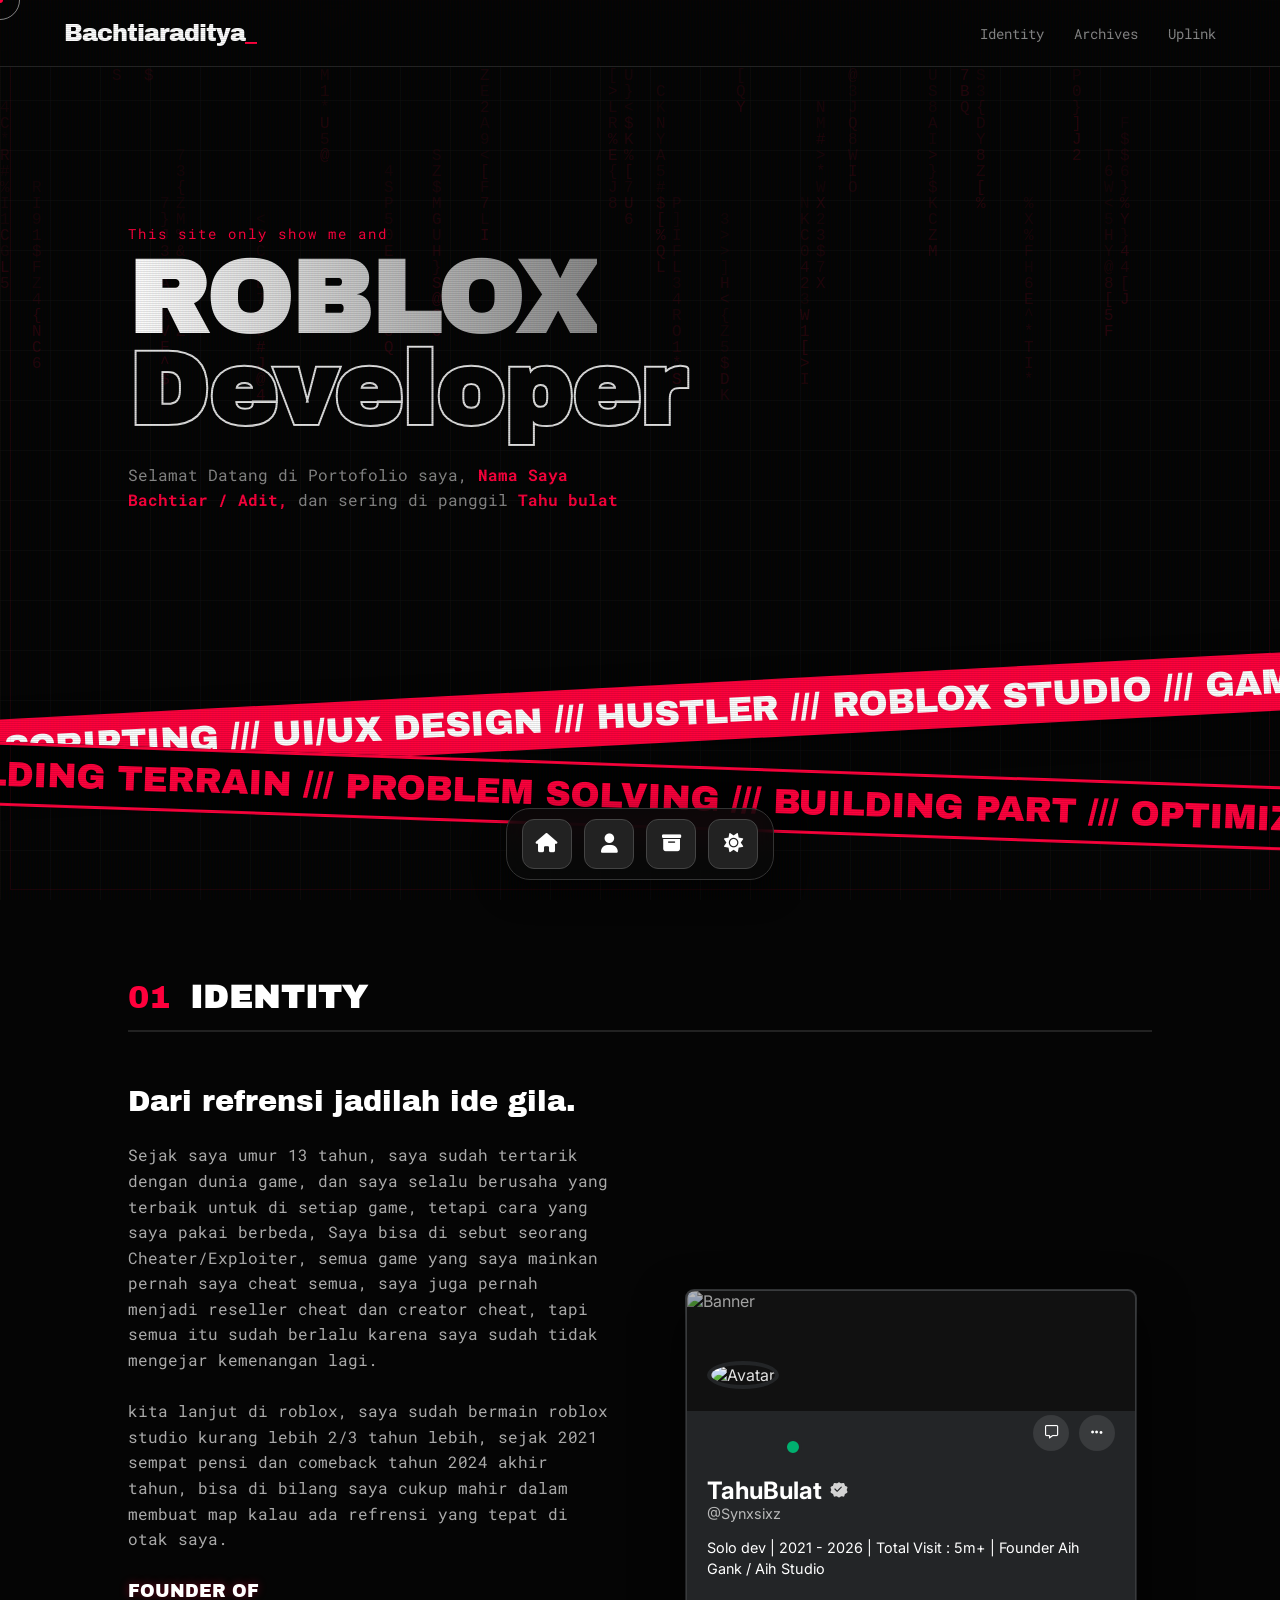
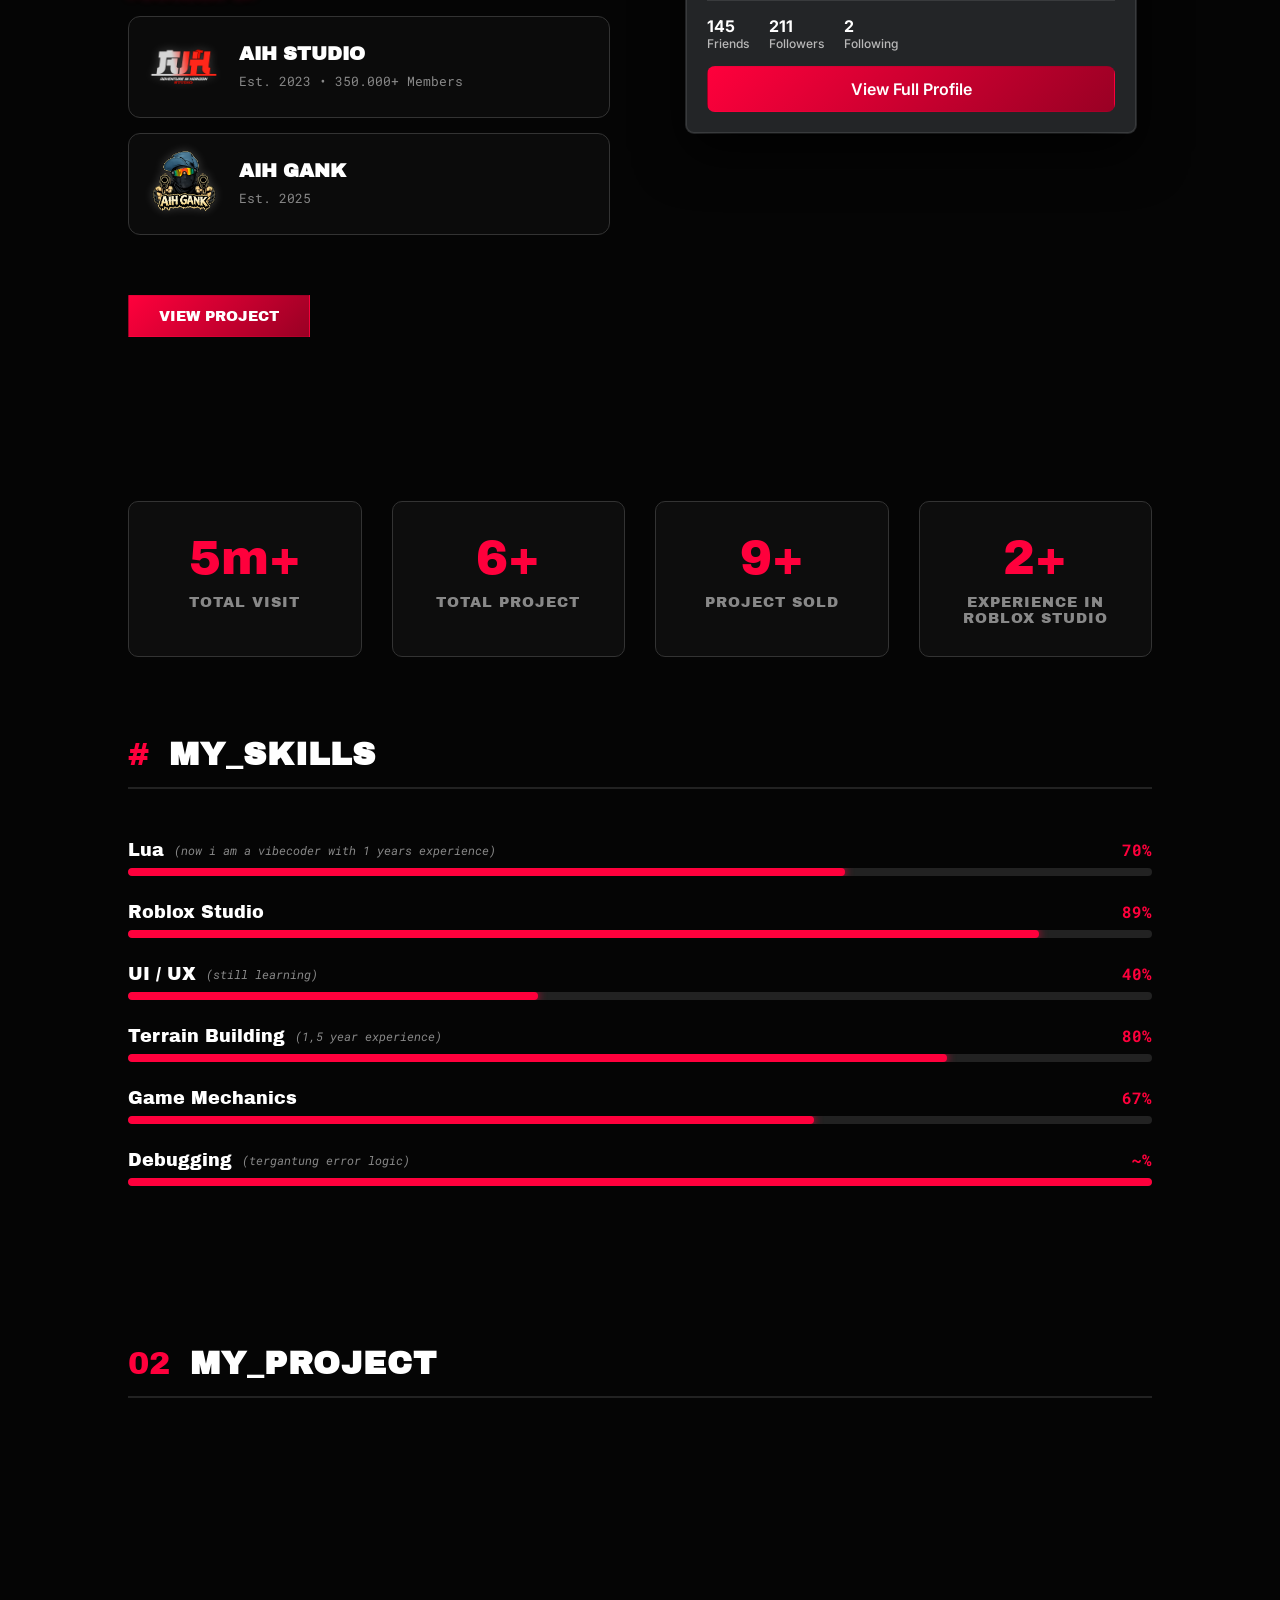
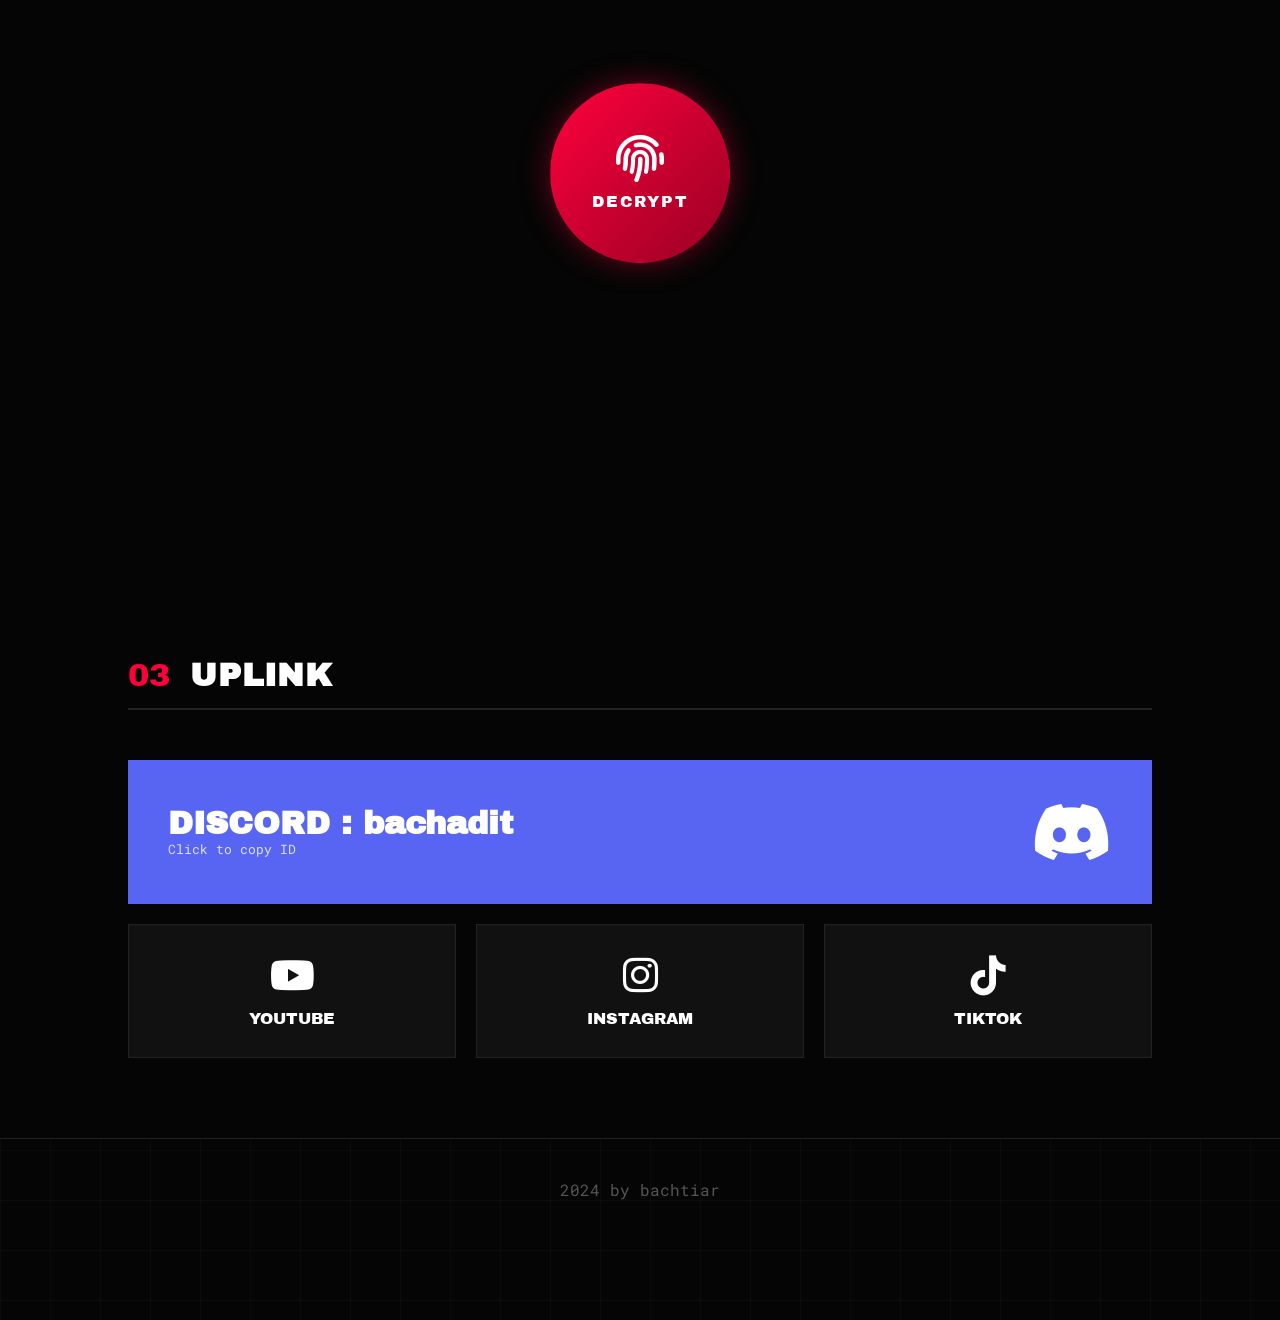
==== myporto/index.html @ 76ac864f "Add files via upload" ====
<!DOCTYPE html>
<html lang="id">

<head>
    <meta charset="UTF-8">
    <meta name="viewport" content="width=device-width, initial-scale=1.0">
    <title>PortoBachtiar</title>
    <link rel="preconnect" href="https://fonts.googleapis.com">
    <link rel="preconnect" href="https://fonts.gstatic.com" crossorigin>
    <link rel="preconnect" href="https://cdnjs.cloudflare.com" crossorigin>

    <link
        href="https://fonts.googleapis.com/css2?family=Archivo+Black&family=Roboto+Mono:wght@400;700&family=Inter:wght@400;600;700&display=swap"
        rel="stylesheet" media="print" onload="this.media='all'">
    <noscript>
        <link
            href="https://fonts.googleapis.com/css2?family=Archivo+Black&family=Roboto+Mono:wght@400;700&family=Inter:wght@400;600;700&display=swap"
            rel="stylesheet">
    </noscript>

    <link rel="stylesheet" href="https://cdnjs.cloudflare.com/ajax/libs/font-awesome/6.4.0/css/all.min.css"
        media="print" onload="this.media='all'">
    <noscript>
        <link rel="stylesheet" href="https://cdnjs.cloudflare.com/ajax/libs/font-awesome/6.4.0/css/all.min.css">
    </noscript>

    <style>
        :root {
            --bg-color: #050505;
            --bg-grid: #111;
            --primary: #ff003c;
            --primary-dark: #990024;
            --silver: #e0e0e0;
            --silver-dim: #888888;

            --font-head: 'Archivo Black', sans-serif;
            --font-code: 'Roboto Mono', monospace;
            --font-roblox: 'Inter', sans-serif;

            --ease-smooth: cubic-bezier(0.23, 1, 0.32, 1);
            --ease-elastic: cubic-bezier(0.34, 1.56, 0.64, 1);
        }

        /* --- TEMA TERANG (LIGHT MODE) --- */
        body.light-mode {
            --bg-color: #f5f5f7;
            --bg-grid: #e0e0e0;
            --primary: #0066cc;
            --primary-dark: #004c99;
            --silver: #111111;
            --silver-dim: #555555;
            background-image:
                linear-gradient(rgba(0, 0, 0, 0.05) 1px, transparent 1px),
                linear-gradient(90deg, rgba(0, 0, 0, 0.05) 1px, transparent 1px);
        }

        body.light-mode::before {
            border-color: rgba(0, 102, 204, 0.2);
        }

        body.light-mode .hero h1,
        body.light-mode .section-title,
        body.light-mode .about-text h3,
        body.light-mode .about-text .about-subtitle {
            color: #111;
        }

        body.light-mode .about-text p {
            color: #444;
        }

        body.light-mode .hero h1 span.outline {
            -webkit-text-stroke: 2px #111;
        }

        body.light-mode nav {
            background: rgba(245, 245, 247, 0.85);
            border-bottom: 1px solid #ddd;
        }

        body.light-mode .logo {
            color: #111;
        }

        body.light-mode .section-header {
            border-bottom: 2px solid #ddd;
        }

        body.light-mode .archive-item {
            background: rgba(255, 255, 255, 0.9);
            border-color: #ccc;
            color: #111;
            box-shadow: 0 5px 15px rgba(0, 0, 0, 0.05);
        }

        body.light-mode .archive-item h4 {
            color: #111;
        }

        body.light-mode .archive-item:hover {
            background: var(--primary);
            color: white;
        }

        body.light-mode .archive-item:hover i {
            color: white;
        }

        body.light-mode .modal-content {
            background: #fff;
            border-color: #ccc;
            box-shadow: 0 20px 50px rgba(0, 0, 0, 0.2);
        }

        body.light-mode .modal-header,
        body.light-mode .modal-footer {
            background: #f0f0f0;
            border-color: #ddd;
            color: #333;
        }

        body.light-mode .modal-title {
            color: #111;
        }

        body.light-mode .social-card {
            background: #fff;
            border-color: #ddd;
            color: #111;
        }

        body.light-mode .social-card:hover {
            border-color: var(--primary);
            background: rgba(0, 102, 204, 0.05);
        }

        body.light-mode .discord-card {
            color: white;
        }

        body.light-mode .gallery-viewport {
            background: #e0e0e0;
        }

        body.light-mode .gradient-text {
            background: linear-gradient(90deg, #111, #555);
            -webkit-background-clip: text;
            -webkit-text-fill-color: transparent;
        }

        * {
            margin: 0;
            padding: 0;
            box-sizing: border-box;
            scroll-behavior: smooth;
        }

        @media (max-width: 768px) {
            * {
                will-change: auto !important;
            }

            #matrix-canvas {
                display: none !important;
            }

            .crt-overlay {
                display: none !important;
            }

            body::before {
                display: none !important;
            }

            body {
                background-image: none !important;
                background-color: var(--bg-color);
            }

            .tape-text,
            .tape-text-reverse {
                animation-duration: 30s;
            }

            .btn-shine::after {
                animation: none !important;
            }

            .archive-container.active .archive-item {
                animation: none !important;
            }

            .border-glow-card::before,
            .border-glow-card::after,
            .border-glow-card>.edge-light {
                display: none !important;
            }
        }

        body {
            background-color: var(--bg-color);
            color: var(--silver);
            font-family: var(--font-code);
            overflow-x: hidden;
            background-image:
                linear-gradient(rgba(20, 20, 20, 0.4) 1px, transparent 1px),
                linear-gradient(90deg, rgba(20, 20, 20, 0.4) 1px, transparent 1px);
            background-size: 50px 50px;
            transition: background-color 0.5s ease, color 0.5s ease;
        }

        body::before {
            content: "";
            position: fixed;
            top: 10px;
            left: 10px;
            right: 10px;
            bottom: 10px;
            border: 1px solid rgba(255, 0, 60, 0.1);
            pointer-events: none;
            z-index: 90;
            transition: border-color 0.5s ease;
        }

        #matrix-canvas {
            position: fixed;
            top: 0;
            left: 0;
            width: 100%;
            height: 100%;
            z-index: -1;
            opacity: 0.15;
            pointer-events: none;
        }

        .crt-overlay {
            position: fixed;
            top: 0;
            left: 0;
            width: 100%;
            height: 100%;
            background: linear-gradient(rgba(18, 16, 16, 0) 50%, rgba(0, 0, 0, 0.1) 50%),
                linear-gradient(90deg, rgba(255, 0, 0, 0.03), rgba(0, 255, 0, 0.01), rgba(0, 0, 255, 0.03));
            background-size: 100% 2px, 3px 100%;
            pointer-events: none;
            z-index: 999;
        }

        .hacker-text {
            display: inline-block;
        }

        .text-primary {
            color: var(--primary);
            transition: color 0.5s ease;
        }

        .btn-shine {
            position: relative;
            overflow: hidden;
            background: linear-gradient(135deg, var(--primary), var(--primary-dark));
            color: white !important;
            border: 1px solid transparent;
            transition: background 0.5s ease;
        }

        .btn-shine::after {
            content: '';
            position: absolute;
            top: 0;
            left: -100%;
            width: 50%;
            height: 100%;
            background: linear-gradient(90deg, transparent, rgba(255, 255, 255, 0.6), transparent);
            transform: skewX(-25deg);
            animation: shineSweep 4s infinite;
        }

        @keyframes shineSweep {
            0% {
                left: -100%;
            }

            20% {
                left: 200%;
            }

            100% {
                left: 200%;
            }
        }

        @media (hover: hover) and (pointer: fine) {
            * {
                cursor: none;
            }

            .cursor-dot {
                width: 6px;
                height: 6px;
                background: var(--primary);
                position: fixed;
                transform: translate(-50%, -50%);
                border-radius: 50%;
                pointer-events: none;
                z-index: 20000;
                transition: background 0.5s ease;
            }

            .cursor-outline {
                width: 40px;
                height: 40px;
                border: 1px solid rgba(255, 255, 255, 0.5);
                position: fixed;
                transform: translate(-50%, -50%);
                border-radius: 50%;
                pointer-events: none;
                z-index: 20000;
                transition: width 0.2s, height 0.2s, background 0.2s, border-color 0.5s ease;
            }

            body.hovering .cursor-outline {
                width: 60px;
                height: 60px;
                border-color: var(--primary);
                background: rgba(255, 0, 60, 0.1);
                mix-blend-mode: difference;
            }

            body.light-mode.hovering .cursor-outline {
                background: rgba(0, 102, 204, 0.2);
            }
        }

        @media (hover: none) {

            .cursor-dot,
            .cursor-outline {
                display: none;
            }
        }

        nav {
            padding: 20px 5%;
            display: flex;
            justify-content: space-between;
            align-items: center;
            position: fixed;
            width: 100%;
            top: 0;
            z-index: 100;
            background: rgba(5, 5, 5, 0.85);
            backdrop-filter: blur(10px);
            border-bottom: 1px solid #222;
            transition: background 0.5s ease, border-color 0.5s ease;
        }

        .logo {
            font-family: var(--font-head);
            font-size: 1.5rem;
            text-decoration: none;
            color: white;
            letter-spacing: -1px;
            transition: color 0.5s ease;
        }

        .menu-toggle {
            display: none;
            color: white;
            font-size: 1.5rem;
            cursor: pointer;
            z-index: 101;
            transition: color 0.5s ease;
            background: none;
            border: none;
            padding: 0;
            line-height: 1;
        }

        body.light-mode .menu-toggle {
            color: #111;
        }

        .nav-links {
            display: flex;
            gap: 30px;
        }

        .nav-item {
            color: var(--silver-dim);
            text-decoration: none;
            font-size: 0.9rem;
            transition: 0.3s;
        }

        .nav-item:hover {
            color: var(--primary);
        }

        .hero {
            min-height: 100vh;
            display: flex;
            flex-direction: column;
            justify-content: center;
            padding: 0 10%;
            position: relative;
            overflow: hidden;
        }

        .hero-content {
            position: relative;
            z-index: 5;
            margin-top: -15vh;
        }

        .hero h1 {
            font-family: var(--font-head);
            font-size: clamp(3rem, 8vw, 7rem);
            line-height: 0.9;
            margin-bottom: 1.5rem;
            color: white;
            transition: color 0.5s ease;
        }

        .hero h1 span.outline {
            color: transparent;
            -webkit-text-stroke: 2px var(--silver);
            transition: -webkit-text-stroke 0.5s ease;
        }

        .gradient-text {
            background: linear-gradient(90deg, #ffffff, #888888);
            -webkit-background-clip: text;
            -webkit-text-fill-color: transparent;
        }

        .police-tape-container {
            position: absolute;
            bottom: 8%;
            left: -10vw;
            width: 120vw;
            display: flex;
            flex-direction: column;
            gap: 20px;
            z-index: 2;
            pointer-events: none;
        }

        .tape {
            font-family: var(--font-head);
            font-size: 2.2rem;
            padding: 10px 0;
            display: flex;
            white-space: nowrap;
        }

        .tape-1 {
            background: var(--primary);
            color: white;
            transform: rotate(-3deg);
            box-shadow: 0 10px 30px rgba(0, 0, 0, 0.4);
            transition: background 0.5s ease;
        }

        .tape-2 {
            background: #000;
            color: var(--primary);
            border-top: 3px solid var(--primary);
            border-bottom: 3px solid var(--primary);
            transform: rotate(2deg);
            transition: color 0.5s ease, border-color 0.5s ease;
        }

        .tape-text {
            display: inline-block;
            animation: marquee 20s linear infinite;
        }

        .tape-text-reverse {
            display: inline-block;
            animation: marquee-reverse 20s linear infinite;
        }

        @keyframes marquee {
            0% {
                transform: translateX(0);
            }

            100% {
                transform: translateX(-50%);
            }
        }

        @keyframes marquee-reverse {
            0% {
                transform: translateX(-50%);
            }

            100% {
                transform: translateX(0);
            }
        }

        .section-padding {
            padding: 80px 10%;
            position: relative;
            z-index: 10;
            background: var(--bg-color);
            transition: background 0.5s ease;
        }

        .section-header {
            display: flex;
            align-items: center;
            gap: 20px;
            margin-bottom: 50px;
            border-bottom: 2px solid #222;
            padding-bottom: 15px;
        }

        .section-num {
            font-family: var(--font-head);
            font-size: 2rem;
            color: var(--primary);
            transition: color 0.5s ease;
        }

        .section-title {
            font-family: var(--font-head);
            font-size: 2rem;
            color: white;
            letter-spacing: 1px;
            transition: color 0.5s ease;
        }

        .about-grid {
            display: grid;
            grid-template-columns: 1fr 1fr;
            gap: 60px;
            align-items: center;
        }

        .about-text h3,
        .about-text .about-subtitle {
            font-size: 1.8rem;
            margin-bottom: 20px;
            color: white;
            line-height: 1.4;
            font-family: var(--font-head);
            transition: color 0.5s ease;
        }

        .about-text p.about-desc {
            font-size: 1rem;
            line-height: 1.6;
            color: #aaa;
            margin-bottom: 20px;
            position: relative;
        }

        .about-text p.about-desc.spotlight-active {
            background-image: radial-gradient(circle 80px at var(--mouse-x) var(--mouse-y),
                    var(--primary) 0%,
                    #aaa 100%);
            -webkit-background-clip: text;
            background-clip: text;
            -webkit-text-fill-color: transparent;
            color: transparent;
        }

        /* --- FOUNDER SECTION --- */
        .founder-section {
            margin-top: 30px;
            margin-bottom: 40px;
        }

        .founder-title {
            font-family: var(--font-head);
            font-size: 1.1rem;
            color: white;
            margin-bottom: 15px;
            text-shadow: 0 0 10px rgba(255, 0, 60, 0.4);
        }

        .founder-cards {
            display: flex;
            flex-direction: column;
            gap: 15px;
        }

        .founder-card {
            display: flex;
            align-items: center;
            gap: 20px;
            background: rgba(15, 15, 15, 0.6);
            border: 1px solid #333;
            padding: 15px 20px;
            border-radius: 12px;
            transition: transform 0.3s var(--ease-elastic), box-shadow 0.3s ease, border-color 0.3s ease;
            cursor: pointer;
        }

        body.light-mode .founder-card {
            background: rgba(255, 255, 255, 0.6);
            border-color: #ddd;
        }

        .founder-card:hover {
            transform: scale(1.02) translateX(10px);
            box-shadow: 0 10px 20px rgba(255, 0, 60, 0.2);
            border-color: var(--primary);
        }

        body.light-mode .founder-card:hover {
            box-shadow: 0 10px 20px rgba(0, 102, 204, 0.2);
            border-color: #0066cc;
        }

        .founder-card img {
            width: 70px;
            height: 70px;
            object-fit: contain;
            filter: drop-shadow(0 0 5px rgba(255, 255, 255, 0.2));
            transition: transform 0.3s ease;
        }

        .founder-card:hover img {
            transform: scale(1.1);
        }

        .founder-info h4 {
            font-family: var(--font-head);
            color: white;
            font-size: 1.2rem;
            margin-bottom: 5px;
        }

        body.light-mode .founder-info h4 {
            color: #111;
        }

        .founder-info span {
            font-family: var(--font-code);
            font-size: 0.8rem;
            color: var(--silver-dim);
        }

        /* --- STATS COUNTER --- */
        .stats-grid {
            display: grid;
            grid-template-columns: repeat(4, 1fr);
            gap: 30px;
            margin-bottom: 80px;
        }

        .stat-box {
            background: rgba(15, 15, 15, 0.8);
            border: 1px solid #333;
            padding: 30px 20px;
            border-radius: 10px;
            text-align: center;
            transition: transform 0.3s ease, border-color 0.3s ease;
        }

        body.light-mode .stat-box {
            background: rgba(255, 255, 255, 0.8);
            border-color: #ddd;
        }

        .stat-box:hover {
            transform: translateY(-5px);
            border-color: var(--primary);
        }

        .stat-number {
            font-family: var(--font-head);
            font-size: 3rem;
            color: var(--primary);
            margin-bottom: 10px;
        }

        .stat-label {
            font-size: 0.9rem;
            color: var(--silver-dim);
            letter-spacing: 1px;
            font-family: var(--font-head);
        }

        @media (max-width: 768px) {
            .stats-grid {
                grid-template-columns: repeat(2, 1fr);
                gap: 15px;
            }

            .founder-logos {
                flex-direction: row;
            }
        }

        /* --- SKILLS BAR --- */
        .skills-container {
            display: flex;
            flex-direction: column;
            gap: 25px;
            width: 100%;
        }

        .skill-item {
            width: 100%;
        }

        .skill-info {
            display: flex;
            justify-content: space-between;
            align-items: flex-end;
            margin-bottom: 8px;
        }

        .skill-name-group {
            display: flex;
            align-items: center;
            gap: 10px;
        }

        .skill-name {
            font-family: var(--font-head);
            font-size: 1.1rem;
            color: white;
        }

        body.light-mode .skill-name {
            color: #111;
        }

        .skill-note {
            font-size: 0.75rem;
            color: #888;
            font-style: italic;
        }

        .skill-percent {
            font-family: var(--font-code);
            font-size: 1rem;
            color: var(--primary);
            font-weight: bold;
        }

        .skill-bar-bg {
            width: 100%;
            height: 8px;
            background: #222;
            border-radius: 4px;
            overflow: hidden;
            position: relative;
        }

        body.light-mode .skill-bar-bg {
            background: #ccc;
        }

        .skill-bar-fill {
            height: 100%;
            background: var(--primary);
            border-radius: 4px;
            width: 0;
            /* Animated later via JS */
            transition: width 1.5s cubic-bezier(0.22, 1, 0.36, 1);
            position: relative;
            box-shadow: 0 0 10px var(--primary);
        }

        .roblox-id-container {
            perspective: 1000px;
            width: 100%;
            max-width: 450px;
            margin: 0 auto;
        }

        /* --- KARTU ROBLOX DENGAN BORDER GLOW --- */
        .rbx-card-authentic {
            background-color: transparent;
            /* Diatur oleh --card-bg dari border glow */
            border-radius: 8px;
            font-family: var(--font-roblox);
            box-shadow: 0 20px 50px rgba(0, 0, 0, 0.8), 0 0 0 1px #393b3d;
            transform-style: preserve-3d;
            transition: transform 0.1s;
        }

        .border-glow-card {
            --edge-proximity: 0;
            --cursor-angle: 45deg;
            --edge-sensitivity: 40;
            --color-sensitivity: calc(var(--edge-sensitivity) + 20);
            --border-radius: 8px;
            --glow-padding: 30px;
            --cone-spread: 35;

            /* Warna Glow Otomatis Berubah sesuai Tema */
            --glow-color: var(--primary);
            --glow-color-60: color-mix(in srgb, var(--primary) 60%, transparent);
            --glow-color-50: color-mix(in srgb, var(--primary) 50%, transparent);
            --glow-color-40: color-mix(in srgb, var(--primary) 40%, transparent);
            --glow-color-30: color-mix(in srgb, var(--primary) 30%, transparent);
            --glow-color-20: color-mix(in srgb, var(--primary) 20%, transparent);
            --glow-color-10: color-mix(in srgb, var(--primary) 10%, transparent);

            position: relative;
            border-radius: var(--border-radius);
            isolation: isolate;
            transform: translate3d(0, 0, 0.01px);
            border: 1px solid rgba(255, 255, 255, 0.1);
            background: var(--card-bg, #232527);
        }

        .border-glow-card::before,
        .border-glow-card::after,
        .border-glow-card>.edge-light {
            content: "";
            position: absolute;
            inset: 0;
            border-radius: inherit;
            transition: opacity 0.25s ease-out;
            z-index: -1;
        }

        .border-glow-card:not(:hover)::before,
        .border-glow-card:not(:hover)::after,
        .border-glow-card:not(:hover)>.edge-light {
            opacity: 0;
            transition: opacity 0.75s ease-in-out;
        }

        .border-glow-card::before {
            border: 1px solid transparent;
            background: linear-gradient(var(--card-bg) 0 100%) padding-box,
                radial-gradient(at 80% 55%, var(--primary) 0px, transparent 50%) border-box,
                radial-gradient(at 8% 6%, var(--primary-dark) 0px, transparent 50%) border-box;
            opacity: calc((var(--edge-proximity) - var(--color-sensitivity)) / (100 - var(--color-sensitivity)));
            -webkit-mask-image: conic-gradient(from var(--cursor-angle) at center, black calc(var(--cone-spread) * 1%), transparent calc((var(--cone-spread) + 15) * 1%), transparent calc((100 - var(--cone-spread) - 15) * 1%), black calc((100 - var(--cone-spread)) * 1%));
            mask-image: conic-gradient(from var(--cursor-angle) at center, black calc(var(--cone-spread) * 1%), transparent calc((var(--cone-spread) + 15) * 1%), transparent calc((100 - var(--cone-spread) - 15) * 1%), black calc((100 - var(--cone-spread)) * 1%));
        }

        .border-glow-card>.edge-light {
            inset: calc(var(--glow-padding) * -1);
            pointer-events: none;
            z-index: 1;
            -webkit-mask-image: conic-gradient(from var(--cursor-angle) at center, black 2.5%, transparent 10%, transparent 90%, black 97.5%);
            mask-image: conic-gradient(from var(--cursor-angle) at center, black 2.5%, transparent 10%, transparent 90%, black 97.5%);
            opacity: calc((var(--edge-proximity) - var(--edge-sensitivity)) / (100 - var(--edge-sensitivity)));
            mix-blend-mode: plus-lighter;
        }

        .border-glow-card>.edge-light::before {
            content: "";
            position: absolute;
            inset: var(--glow-padding);
            border-radius: inherit;
            box-shadow:
                inset 0 0 0 1px var(--glow-color), inset 0 0 3px 0 var(--glow-color-50), inset 0 0 15px 0 var(--glow-color-30), inset 0 0 50px 2px var(--glow-color-10),
                0 0 3px 0 var(--glow-color-50), 0 0 15px 0 var(--glow-color-30), 0 0 50px 2px var(--glow-color-10);
        }

        /* Bagian dalam ID profil agar tidak meluber */
        .border-glow-inner {
            position: relative;
            z-index: 1;
            width: 100%;
            height: 100%;
            display: flex;
            flex-direction: column;
            background: transparent;
            border-radius: inherit;
            overflow: hidden;
        }

        .rbx-banner {
            height: 120px;
            background: #111;
            position: relative;
            overflow: hidden;
        }

        .rbx-banner-img {
            width: 100%;
            height: 100%;
            object-fit: cover;
            opacity: 0.7;
            transition: 0.3s;
        }

        .rbx-card-authentic:hover .rbx-banner-img {
            opacity: 1;
        }

        .rbx-avatar-section {
            padding: 0 20px;
            position: relative;
            display: flex;
            justify-content: space-between;
            align-items: flex-end;
            margin-top: -50px;
        }

        .rbx-avatar-wrapper {
            position: relative;
            width: 100px;
            height: 100px;
        }

        .rbx-avatar {
            width: 100%;
            height: 100%;
            border-radius: 50%;
            border: 4px solid #232527;
            background: #111;
            object-fit: cover;
        }

        .rbx-online-dot {
            position: absolute;
            bottom: 5px;
            right: 5px;
            width: 18px;
            height: 18px;
            background-color: #00b06f;
            border-radius: 50%;
            border: 3px solid #232527;
        }

        .rbx-actions {
            display: flex;
            gap: 10px;
            margin-bottom: 10px;
        }

        .rbx-btn-circle {
            width: 36px;
            height: 36px;
            border-radius: 50%;
            background: #393b3d;
            border: none;
            color: white;
            display: flex;
            justify-content: center;
            align-items: center;
            cursor: pointer;
            transition: 0.2s;
        }

        .rbx-btn-circle:hover {
            background: #4f5459;
        }

        .rbx-info-section {
            padding: 15px 20px;
        }

        .rbx-display-name {
            font-size: 1.5rem;
            font-weight: 700;
            color: white;
            display: flex;
            align-items: center;
            gap: 8px;
        }

        .rbx-verified-icon {
            width: 18px;
            height: 18px;
            fill: #ffffff;
            opacity: 0.8;
        }

        .rbx-username {
            font-size: 0.9rem;
            color: #b8b8b8;
            margin-bottom: 15px;
        }

        .rbx-bio {
            font-size: 0.9rem;
            color: white;
            line-height: 1.5;
            margin-bottom: 20px;
        }

        .rbx-stats {
            display: flex;
            gap: 20px;
            border-top: 1px solid #393b3d;
            padding-top: 15px;
        }

        .rbx-stat {
            display: flex;
            flex-direction: column;
        }

        .rbx-stat-num {
            font-size: 1rem;
            font-weight: 700;
            color: white;
        }

        .rbx-stat-text {
            font-size: 0.75rem;
            color: #b8b8b8;
            font-weight: 500;
        }

        .btn-view-profile {
            display: block;
            width: calc(100% - 40px);
            margin: 0 20px 20px;
            padding: 12px;
            text-align: center;
            font-family: var(--font-roblox);
            font-weight: 600;
            border-radius: 8px;
            text-decoration: none;
            transition: 0.3s;
        }

        /* --- ARCHIVE SECTION --- */
        .archive-container {
            position: relative;
            min-height: 650px;
            display: flex;
            justify-content: center;
            align-items: center;
            overflow: visible;
        }

        .bomb-trigger {
            width: 180px;
            height: 180px;
            border-radius: 50%;
            display: flex;
            flex-direction: column;
            justify-content: center;
            align-items: center;
            cursor: pointer;
            z-index: 10;
            transition: transform 0.4s var(--ease-smooth), opacity 0.4s;
            box-shadow: 0 0 30px rgba(255, 0, 60, 0.4);
            font-family: var(--font-head);
        }

        .bomb-trigger:hover {
            transform: scale(1.1);
            box-shadow: 0 0 50px rgba(255, 0, 60, 0.8);
        }

        body.light-mode .bomb-trigger {
            box-shadow: 0 0 30px rgba(0, 102, 204, 0.4);
        }

        body.light-mode .bomb-trigger:hover {
            box-shadow: 0 0 50px rgba(0, 102, 204, 0.8);
        }

        .bomb-trigger i {
            font-size: 3rem;
            margin-bottom: 10px;
        }

        .archive-item {
            position: absolute;
            width: 130px;
            height: 130px;
            background: rgba(15, 15, 15, 0.9);
            border: 1px solid var(--primary);
            border-radius: 15px;
            display: flex;
            flex-direction: column;
            justify-content: center;
            align-items: center;
            text-align: center;
            padding: 15px;
            color: white;
            --tx: 0px;
            --ty: 0px;
            opacity: 0;
            transform: translate(var(--tx), var(--ty)) scale(0) rotate(-180deg);
            pointer-events: none;
            z-index: 5;
            transition: transform 0.8s var(--ease-elastic), opacity 0.6s ease, background 0.3s, box-shadow 0.3s, border-color 0.5s ease;
            box-shadow: inset 0 0 15px rgba(255, 0, 60, 0.1);
        }

        .archive-item:hover {
            background: var(--primary);
            color: black;
            z-index: 20;
            cursor: pointer;
            box-shadow: 0 10px 40px rgba(255, 0, 60, 0.6);
        }

        .archive-item i {
            font-size: 2rem;
            margin-bottom: 10px;
            color: var(--primary);
            transition: 0.3s;
        }

        .archive-item:hover i {
            color: black;
        }

        .archive-item h4 {
            font-family: var(--font-head);
            font-size: 0.85rem;
            line-height: 1.2;
        }

        .archive-container.active .bomb-trigger {
            transform: scale(0);
            opacity: 0;
            pointer-events: none;
        }

        .archive-container.active .archive-item {
            opacity: 1;
            pointer-events: all;
            transform: translate(var(--tx), var(--ty)) scale(1) rotate(0deg);
            animation: floatItem 4s ease-in-out infinite alternate;
        }

        .archive-container.active .archive-item:hover {
            transform: translate(var(--tx), var(--ty)) scale(1.1) rotate(0deg);
        }

        @keyframes floatItem {
            0% {
                margin-top: 0px;
            }

            100% {
                margin-top: -15px;
            }
        }

        .reset-bomb {
            position: absolute;
            bottom: 0;
            left: 50%;
            transform: translateX(-50%) translateY(30px);
            background: transparent;
            border: 1px solid var(--silver-dim);
            color: var(--silver);
            padding: 10px 30px;
            font-family: var(--font-head);
            cursor: pointer;
            opacity: 0;
            pointer-events: none;
            transition: 0.5s var(--ease-smooth);
            z-index: 10;
        }

        .archive-container.active .reset-bomb {
            opacity: 1;
            pointer-events: all;
            transform: translateX(-50%) translateY(0);
        }

        .reset-bomb:hover {
            border-color: var(--primary);
            color: var(--primary);
        }

        .modal-overlay {
            position: fixed;
            top: 0;
            left: 0;
            width: 100%;
            height: 100%;
            background: rgba(0, 0, 0, 0.9);
            backdrop-filter: blur(8px);
            z-index: 10000;
            display: flex;
            justify-content: center;
            align-items: center;
            opacity: 0;
            pointer-events: none;
            transition: 0.4s;
        }

        .modal-overlay.open {
            opacity: 1;
            pointer-events: all;
        }

        .modal-content {
            width: 90%;
            max-width: 1000px;
            height: 80vh;
            background: #0a0a0a;
            border: 1px solid var(--primary);
            display: grid;
            grid-template-rows: 60px 1fr 80px;
            opacity: 0;
            transform: scale(0.8) translateY(50px);
            filter: blur(10px);
            box-shadow: 0 0 50px rgba(255, 0, 60, 0.1);
            transition: background 0.5s ease;
        }

        .modal-overlay.open .modal-content {
            animation: cyberPop 0.6s var(--ease-elastic) forwards;
        }

        @keyframes cyberPop {
            to {
                opacity: 1;
                transform: scale(1) translateY(0);
                filter: blur(0);
            }
        }

        .modal-header,
        .modal-footer {
            background: #000;
            padding: 0 30px;
            display: flex;
            align-items: center;
            justify-content: space-between;
            border-bottom: 1px solid #222;
        }

        .modal-footer {
            border-top: 1px solid #222;
            border-bottom: none;
            color: #888;
        }

        .modal-title {
            font-family: var(--font-head);
            font-size: 1.5rem;
            color: white;
        }

        .modal-close {
            color: #666;
            font-size: 1.5rem;
            cursor: pointer;
            transition: 0.3s;
        }

        .modal-close:hover {
            color: var(--primary);
            transform: rotate(90deg);
        }

        .gallery-viewport {
            position: relative;
            overflow: hidden;
            background: #111;
            height: 100%;
            transition: background 0.5s ease;
        }

        .gallery-track {
            display: flex;
            height: 100%;
            transition: transform 0.5s var(--ease-smooth);
        }

        .gallery-slide {
            min-width: 100%;
            height: 100%;
            display: flex;
            justify-content: center;
            align-items: center;
        }

        .gallery-img {
            max-width: 90%;
            max-height: 90%;
            object-fit: contain;
            border: 1px solid #333;
            box-shadow: 0 20px 50px rgba(0, 0, 0, 0.8);
        }

        .slider-btn {
            position: absolute;
            top: 50%;
            transform: translateY(-50%);
            width: 50px;
            height: 50px;
            background: rgba(0, 0, 0, 0.7);
            color: white;
            border: 1px solid #333;
            border-radius: 50%;
            display: flex;
            justify-content: center;
            align-items: center;
            cursor: pointer;
            transition: 0.3s;
        }

        .slider-btn:hover {
            background: var(--primary);
            border-color: var(--primary);
            transform: translateY(-50%) scale(1.1);
            box-shadow: 0 0 20px rgba(255, 0, 60, 0.5);
        }

        .prev-btn {
            left: 20px;
        }

        .next-btn {
            right: 20px;
        }

        .social-grid {
            display: grid;
            grid-template-columns: repeat(3, 1fr);
            gap: 20px;
        }

        .social-card {
            background: #111;
            border: 1px solid #222;
            padding: 30px;
            display: flex;
            flex-direction: column;
            align-items: center;
            gap: 15px;
            color: white;
            text-decoration: none;
            transition: 0.3s;
            cursor: pointer;
        }

        .social-card:hover {
            transform: translateY(-5px);
            border-color: var(--primary);
            background: rgba(255, 0, 60, 0.05);
        }

        .social-card i {
            font-size: 2.5rem;
        }

        .social-card span {
            font-family: var(--font-head);
        }

        .discord-card {
            background: #5865F2;
            border: none;
            grid-column: span 3;
            flex-direction: row;
            justify-content: space-between;
            padding: 40px;
            position: relative;
            overflow: hidden;
        }

        .discord-card:hover {
            background: #4752C4;
            border-color: transparent;
        }

        .discord-card i {
            font-size: 4rem;
        }

        .copy-feedback {
            position: absolute;
            top: 15px;
            right: 15px;
            background: #fff;
            color: #5865F2;
            padding: 5px 10px;
            font-size: 0.8rem;
            font-family: var(--font-head);
            border-radius: 4px;
            opacity: 0;
            transition: opacity 0.3s ease;
            pointer-events: none;
            font-weight: bold;
        }

        footer {
            text-align: center;
            padding: 40px;
            border-top: 1px solid #222;
            color: #555;
            padding-bottom: 120px;
        }

        /* --- STYLES UNTUK MAC OS DOCK --- */
        .dock-container {
            position: fixed;
            bottom: 20px;
            left: 50%;
            transform: translateX(-50%);
            z-index: 9999;
            display: flex;
            justify-content: center;
        }

        .dock-panel {
            display: flex;
            align-items: flex-end;
            gap: 12px;
            background: rgba(10, 10, 10, 0.7);
            backdrop-filter: blur(15px);
            border: 1px solid #333;
            padding: 10px 15px;
            border-radius: 24px;
            box-shadow: 0 10px 30px rgba(0, 0, 0, 0.5);
            transition: background 0.5s ease, border-color 0.5s ease;
        }

        body.light-mode .dock-panel {
            background: rgba(255, 255, 255, 0.7);
            border-color: #ddd;
            box-shadow: 0 10px 30px rgba(0, 0, 0, 0.1);
        }

        .dock-item {
            position: relative;
            width: 50px;
            height: 50px;
            background: #222;
            border: 1px solid #444;
            border-radius: 12px;
            display: flex;
            justify-content: center;
            align-items: center;
            color: white;
            font-size: 1.2rem;
            text-decoration: none;
            cursor: pointer;
            transform-origin: bottom;
            transition: transform 0.2s, background 0.3s, border-color 0.3s, box-shadow 0.3s;
        }

        body.light-mode .dock-item {
            background: #fff;
            border-color: #ddd;
            color: #333;
        }

        .dock-item:hover {
            background: var(--primary);
            color: white;
            transform: translateY(-5px);
            border-color: transparent;
            box-shadow: 0 10px 20px rgba(0, 0, 0, 0.3);
        }

        body.light-mode .dock-item:hover {
            box-shadow: 0 10px 20px rgba(0, 102, 204, 0.4);
        }

        .dock-item::after {
            content: attr(data-label);
            position: absolute;
            top: -45px;
            left: 50%;
            transform: translateX(-50%) translateY(10px);
            background: #111;
            color: white;
            padding: 6px 12px;
            font-size: 0.75rem;
            font-family: var(--font-roblox);
            font-weight: bold;
            border-radius: 8px;
            border: 1px solid #333;
            opacity: 0;
            pointer-events: none;
            transition: all 0.2s cubic-bezier(0.23, 1, 0.32, 1);
            white-space: nowrap;
            box-shadow: 0 5px 10px rgba(0, 0, 0, 0.3);
        }

        body.light-mode .dock-item::after {
            background: #fff;
            color: #111;
            border-color: #ccc;
            box-shadow: 0 5px 10px rgba(0, 0, 0, 0.1);
        }

        .dock-item:hover::after {
            opacity: 1;
            transform: translateX(-50%) translateY(0);
        }

        @media (max-width: 768px) {
            .hero h1 {
                font-size: 3.5rem;
            }

            .hero-content {
                margin-top: 0;
            }

            .police-tape-container {
                bottom: 5%;
                left: -20vw;
                width: 140vw;
            }

            .tape {
                font-size: 1.5rem;
                padding: 8px 0;
            }

            .about-grid {
                grid-template-columns: 1fr;
            }

            .roblox-id-container {
                perspective: none;
            }

            .rbx-card-authentic {
                transform: none !important;
            }

            .archive-container {
                min-height: auto;
                display: flex;
                flex-direction: column;
                align-items: center;
                padding: 20px 0;
            }

            .bomb-trigger {
                margin: 0 auto 40px;
                width: 150px;
                height: 150px;
            }

            .archive-container.active {
                display: grid;
                grid-template-columns: 1fr 1fr;
                gap: 15px;
                width: 100%;
            }

            .archive-container.active .archive-item {
                position: relative !important;
                width: 100% !important;
                height: 120px !important;
                transform: scale(1) rotate(0deg) !important;
                opacity: 1 !important;
                pointer-events: all;
                animation: popMobile 0.5s var(--ease-elastic) forwards;
            }

            .archive-container.active .archive-item:hover {
                transform: scale(1.05) rotate(0deg) !important;
            }

            .archive-container.active .bomb-trigger {
                display: none;
            }

            .reset-bomb {
                position: relative !important;
                left: auto !important;
                bottom: auto !important;
                transform: none !important;
                width: 100% !important;
                grid-column: span 2;
                margin-top: 15px !important;
            }

            @keyframes popMobile {
                0% {
                    opacity: 0;
                    transform: scale(0.5);
                }

                100% {
                    opacity: 1;
                    transform: scale(1);
                }
            }

            .social-grid {
                grid-template-columns: 1fr;
            }

            .discord-card {
                grid-column: span 1;
                flex-direction: column;
                text-align: center;
            }

            .menu-toggle {
                display: block;
            }

            nav {
                padding: 15px 5%;
                justify-content: space-between;
            }

            .nav-links {
                position: absolute;
                top: 100%;
                left: 0;
                width: 100%;
                background: rgba(5, 5, 5, 0.95);
                backdrop-filter: blur(10px);
                flex-direction: column;
                align-items: center;
                gap: 20px;
                padding: 30px 0;
                border-bottom: 1px solid #222;
                transform: translateY(-200%);
                opacity: 0;
                pointer-events: none;
                transition: transform 0.4s ease, opacity 0.4s ease, background 0.5s ease;
            }

            body.light-mode .nav-links {
                background: rgba(245, 245, 247, 0.95);
                border-bottom: 1px solid #ddd;
            }

            .nav-links.active {
                transform: translateY(0);
                opacity: 1;
                pointer-events: auto;
            }

            .section-padding {
                padding: 40px 5%;
            }

            .dock-panel {
                padding: 8px 10px;
                gap: 8px;
            }

            .dock-item {
                width: 40px;
                height: 40px;
                font-size: 1rem;
            }
        }
    </style>
</head>

<body class="custom-cursor-area">

    <canvas id="matrix-canvas"></canvas>

    <div class="crt-overlay"></div>
    <div class="cursor-dot"></div>
    <div class="cursor-outline"></div>

    <nav aria-label="Navigasi utama">
        <a href="#home" class="logo" data-hover aria-label="Bachtiaraditya - ke halaman utama">Bachtiaraditya<span
                class="text-primary" aria-hidden="true">_</span></a>

        <button class="menu-toggle" id="mobile-menu-toggle" data-hover aria-label="Buka menu navigasi"
            aria-expanded="false" aria-controls="nav-links">
            <i class="fas fa-bars" aria-hidden="true"></i>
        </button>

        <div class="nav-links" id="nav-links" role="menu">
            <a href="#about" class="nav-item mobile-nav-link" data-hover role="menuitem">Identity</a>
            <a href="#projects" class="nav-item mobile-nav-link" data-hover role="menuitem">Archives</a>
            <a href="#uplink" class="nav-item mobile-nav-link" data-hover role="menuitem">Uplink</a>
        </div>
    </nav>

    <main id="main-content">

        <section class="hero" id="home">
            <div class="hero-content">
                <p class="hacker-text text-primary"
                    style="margin-bottom: 10px; font-size: 0.9rem; letter-spacing: 2px;">
                    This site only show me and</p>
                <h1>
                    <span class="gradient-text">ROBLOX</span> <br>
                    <span class="outline">Developer</span>
                </h1>
                <div style="max-width: 500px; color: #888; line-height: 1.6; margin-bottom: 30px;">
                    Selamat Datang di Portofolio saya, <span class="text-primary" style="font-weight:bold">Nama Saya
                        Bachtiar / Adit, </span>dan sering di panggil <span class="text-primary"
                        style="font-weight:bold">Tahu bulat</span>
                </div>
            </div>

            <div class="police-tape-container">
                <div class="tape tape-1">
                    <div class="tape-text">
                        <span>/// LUA SCRIPTING /// UI/UX DESIGN /// HUSTLER /// ROBLOX STUDIO /// GAME MECHANICS ///
                            LUA
                            SCRIPTING /// UI/UX DESIGN /// HUSTLER /// ROBLOX STUDIO /// GAME MECHANICS </span>
                    </div>
                </div>
                <div class="tape tape-2">
                    <div class="tape-text-reverse">
                        <span>/// BUILDING TERRAIN /// PROBLEM SOLVING /// BUILDING PART /// OPTIMIZATION /// BUILDING
                            TERRAIN /// PROBLEM SOLVING /// BUILDING PART /// OPTIMIZATION </span>
                    </div>
                </div>
            </div>
        </section>

        <section id="about" class="section-padding">
            <div class="section-header">
                <span class="section-num">01</span>
                <h2 class="section-title hacker-text" data-value="IDENTITY">IDENTITY</h2>
            </div>

            <div class="about-grid">
                <div class="about-text">
                    <p class="about-subtitle">Dari refrensi jadilah ide gila.</p>
                    <p class="about-desc">Sejak saya umur 13 tahun, saya sudah tertarik dengan dunia game, dan saya
                        selalu berusaha yang
                        terbaik untuk di setiap game, tetapi cara yang saya pakai berbeda, Saya bisa di sebut seorang
                        Cheater/Exploiter, semua game yang saya mainkan pernah saya cheat semua, saya juga pernah
                        menjadi
                        reseller cheat dan creator cheat, tapi semua itu sudah berlalu karena saya sudah tidak mengejar
                        kemenangan lagi. <br><br> kita lanjut di roblox, saya sudah bermain roblox studio kurang lebih
                        2/3
                        tahun lebih, sejak 2021 sempat pensi dan comeback tahun 2024 akhir tahun, bisa di bilang saya
                        cukup
                        mahir dalam membuat map kalau ada refrensi yang tepat di otak saya.</p>

                    <div class="founder-section">
                        <p class="founder-title">FOUNDER OF</p>
                        <div class="founder-cards">
                            <div class="founder-card" data-hover>
                                <img src="image/aihstudio.png" alt="AIH Studio">
                                <div class="founder-info">
                                    <h4>AIH STUDIO</h4>
                                    <span>Est. 2023 • 350.000+ Members</span>
                                </div>
                            </div>
                            <div class="founder-card" data-hover>
                                <img src="image/aihgank.png" alt="AIH Gank">
                                <div class="founder-info">
                                    <h4>AIH GANK</h4>
                                    <span>Est. 2025</span>
                                </div>
                            </div>
                        </div>
                    </div>
                    <a href="#projects" class="btn-shine"
                        style="display:inline-block; padding: 12px 30px; text-decoration: none; font-family: var(--font-head); font-size: 0.9rem; margin-top: 20px;"
                        data-hover>VIEW PROJECT</a>
                </div>

                <div class="roblox-id-container">
                    <div class="rbx-card-authentic border-glow-card" id="tilt-card" style="--card-bg: #232527;">
                        <span class="edge-light"></span>

                        <div class="border-glow-inner">
                            <div class="rbx-banner">
                                <img src="https://tr.rbxcdn.com/180DAY-31fd945893bed23773b60d3ea8c2e5fe/1440/456/Image/Png/noFilter"
                                    alt="Banner" class="rbx-banner-img" loading="lazy">
                            </div>

                            <div class="rbx-avatar-section">
                                <div class="rbx-avatar-wrapper">
                                    <img src="https://tr.rbxcdn.com/30DAY-AvatarHeadshot-A9C907725D4796C61A65CFC47D4149DB-Png/150/150/AvatarHeadshot/Webp/noFilter"
                                        alt="Avatar" class="rbx-avatar" loading="lazy">
                                    <div class="rbx-online-dot"></div>
                                </div>
                                <div class="rbx-actions">
                                    <button class="rbx-btn-circle" title="Message" aria-label="Kirim pesan"
                                        data-hover><i class="fa-regular fa-message" aria-hidden="true"></i></button>
                                    <button class="rbx-btn-circle" title="More" aria-label="Lebih banyak opsi"
                                        data-hover><i class="fa-solid fa-ellipsis" aria-hidden="true"></i></button>
                                </div>
                            </div>

                            <div class="rbx-info-section">
                                <div class="rbx-display-name">
                                    TahuBulat
                                    <svg class="rbx-verified-icon" viewBox="0 0 24 24">
                                        <path
                                            d="M11.233 1.841a1.5 1.5 0 0 1 1.534 0l1.696 1a1.5 1.5 0 0 0 1.058.196l1.93-.418a1.5 1.5 0 0 1 1.764 1.107l.542 1.898a1.5 1.5 0 0 0 .807.973l1.785.836a1.5 1.5 0 0 1 .808 1.921l-.736 1.832a1.5 1.5 0 0 0 0 1.074l.736 1.832a1.5 1.5 0 0 1-.808 1.921l-1.785.836a1.5 1.5 0 0 0-.807.973l-.542 1.898a1.5 1.5 0 0 1-1.764 1.107l-1.93-.418a1.5 1.5 0 0 0-1.058.196l-1.696 1a1.5 1.5 0 0 1-1.534 0l-1.696-1a1.5 1.5 0 0 0-1.058-.196l-1.93.418a1.5 1.5 0 0 1-1.764-1.107l-.542-1.898a1.5 1.5 0 0 0-.807-.973l-1.785-.836a1.5 1.5 0 0 1-.808-1.921l.736-1.832a1.5 1.5 0 0 0 0-1.074l-.736-1.832a1.5 1.5 0 0 1 .808-1.921l1.785-.836a1.5 1.5 0 0 0 .807-.973l.542-1.898a1.5 1.5 0 0 1 1.764-1.107l1.93.418a1.5 1.5 0 0 0 1.058-.196l1.696-1Zm-1.127 12.33 5.484-5.485a.75.75 0 1 0-1.06-1.061l-4.954 4.954-2.454-2.454a.75.75 0 1 0-1.06 1.06l2.984 2.985a.75.75 0 0 0 1.06 0Z">
                                        </path>
                                    </svg>
                                </div>
                                <div class="rbx-username">@Synxsixz</div>
                                <div class="rbx-bio">Solo dev | 2021 - 2026 | Total Visit : 5m+ |
                                    Founder Aih Gank / Aih Studio
                                </div>

                                <div class="rbx-stats">
                                    <div class="rbx-stat"><span class="rbx-stat-num">145</span><span
                                            class="rbx-stat-text">Friends</span></div>
                                    <div class="rbx-stat"><span class="rbx-stat-num">211</span><span
                                            class="rbx-stat-text">Followers</span></div>
                                    <div class="rbx-stat"><span class="rbx-stat-num">2</span><span
                                            class="rbx-stat-text">Following</span></div>
                                </div>
                            </div>

                            <a href="https://www.roblox.com/id/users/2052284827/profile" target="_blank"
                                class="btn-shine btn-view-profile" data-hover>View Full Profile</a>
                        </div>
                    </div>
                </div>
            </div>
        </section>

        <section id="stats-skills" class="section-padding">
            <div class="stats-grid">
                <div class="stat-box" data-hover>
                    <div class="stat-number" data-target="5" data-suffix="m+">0</div>
                    <div class="stat-label">TOTAL VISIT</div>
                </div>
                <div class="stat-box" data-hover>
                    <div class="stat-number" data-target="6" data-suffix="+">0</div>
                    <div class="stat-label">TOTAL PROJECT</div>
                </div>
                <div class="stat-box" data-hover>
                    <div class="stat-number" data-target="10" data-suffix="+">0</div>
                    <div class="stat-label">PROJECT SOLD</div>
                </div>
                <div class="stat-box" data-hover>
                    <div class="stat-number" data-target="2" data-suffix="+">0</div>
                    <div class="stat-label">EXPERIENCE IN ROBLOX STUDIO</div>
                </div>
            </div>

            <div class="section-header">
                <span class="section-num">#</span>
                <h2 class="section-title hacker-text" data-value="MY_SKILL">MY_SKILLS</h2>
            </div>

            <div class="skills-container">
                <div class="skill-item">
                    <div class="skill-info">
                        <div class="skill-name-group">
                            <span class="skill-name">Lua</span>
                            <span class="skill-note">(now i am a vibecoder with 1 years experience)</span>
                        </div>
                        <span class="skill-percent">70%</span>
                    </div>
                    <div class="skill-bar-bg">
                        <div class="skill-bar-fill" data-width="70%"></div>
                    </div>
                </div>

                <div class="skill-item">
                    <div class="skill-info">
                        <div class="skill-name-group">
                            <span class="skill-name">Roblox Studio</span>
                        </div>
                        <span class="skill-percent">89%</span>
                    </div>
                    <div class="skill-bar-bg">
                        <div class="skill-bar-fill" data-width="89%"></div>
                    </div>
                </div>

                <div class="skill-item">
                    <div class="skill-info">
                        <div class="skill-name-group">
                            <span class="skill-name">UI / UX</span>
                            <span class="skill-note">(still learning)</span>
                        </div>
                        <span class="skill-percent">40%</span>
                    </div>
                    <div class="skill-bar-bg">
                        <div class="skill-bar-fill" data-width="40%"></div>
                    </div>
                </div>

                <div class="skill-item">
                    <div class="skill-info">
                        <div class="skill-name-group">
                            <span class="skill-name">Terrain Building</span>
                            <span class="skill-note">(1,5 year experience)</span>
                        </div>
                        <span class="skill-percent">80%</span>
                    </div>
                    <div class="skill-bar-bg">
                        <div class="skill-bar-fill" data-width="80%"></div>
                    </div>
                </div>

                <div class="skill-item">
                    <div class="skill-info">
                        <div class="skill-name-group">
                            <span class="skill-name">Game Mechanics</span>
                        </div>
                        <span class="skill-percent">67%</span>
                    </div>
                    <div class="skill-bar-bg">
                        <div class="skill-bar-fill" data-width="67%"></div>
                    </div>
                </div>

                <div class="skill-item">
                    <div class="skill-info">
                        <div class="skill-name-group">
                            <span class="skill-name">Debugging</span>
                            <span class="skill-note">(tergantung error logic)</span>
                        </div>
                        <span class="skill-percent">~%</span>
                    </div>
                    <div class="skill-bar-bg">
                        <div class="skill-bar-fill" data-width="100%"></div>
                    </div>
                </div>
            </div>
        </section>

        <section id="projects" class="section-padding">
            <div class="section-header">
                <span class="section-num">02</span>
                <h2 class="section-title hacker-text" data-value="COOL_RIGHT?">MY_PROJECT</h2>
            </div>

            <div class="archive-container" id="archive-zone">

                <div class="bomb-trigger btn-shine" id="bomb-btn" data-hover>
                    <i class="fa-solid fa-fingerprint"></i>
                    <span style="letter-spacing: 2px;">DECRYPT</span>
                </div>

                <div class="archive-item" data-hover data-title="FIRST_COLLAB"
                    data-desc="Design Collab pertama saya yang saya buat dan langsung di setujui"
                    data-images='["https://i.ibb.co.com/Txp4g25G/Screenshot-2026-03-20-124802.png", "https://i.ibb.co.com/bR1TYywN/Screenshot-2026-03-24-192447.png"]'>
                    <i class="fa-solid fa-map-location-dot"></i>
                    <h4>FIRST_COLLAB</h4>
                </div>

                <div class="archive-item" data-hover data-title="GUI / UI UX"
                    data-desc="Saya tidak jago di gui, dan saya masih belajar sampai sekarang"
                    data-images='["https://i.ibb.co.com/20sVHxDv/Screenshot-2026-03-30-151603.png", "https://i.ibb.co.com/C3Qp0YVd/Screenshot-2026-03-30-151858.png", "https://i.ibb.co.com/27VMmnk3/Screenshot-2026-03-30-152407.png", "https://i.ibb.co.com/HTNgm1MG/Screenshot-2026-03-30-151923.png"]'>
                    <i class="fa-solid fa-layer-group"></i>
                    <h4>GUI / UI UX</h4>
                </div>

                <div class="archive-item" data-hover data-title="BUILD"
                    data-desc="ini adalah build saya yang ada di map mie ayam sidoarjo ( fun fact, build itu terdiri dari 82% free model yang masing2 model terpisah )"
                    data-images='["https://i.ibb.co.com/WptDggSF/Screenshot-2026-03-30-151036.png", "https://i.ibb.co.com/XfJ5pG1p/Screenshot-2026-03-30-151049.png"]'>
                    <i class="fa-solid fa-cube"></i>
                    <h4>BUILD</h4>
                </div>

                <div class="archive-item" data-hover data-title="MY WORK"
                    data-desc="Beberapa Map dari 2021-2026 ( ada yang sudah terjual )"
                    data-images='["https://i.ibb.co.com/twpByKDb/Screenshot-2026-03-30-155356.png", "https://i.ibb.co.com/WpVxXBQ8/Screenshot-2026-03-30-155229.png", "https://i.ibb.co.com/LX1v9SFg/Screenshot-2026-03-30-155257.png", "https://i.ibb.co.com/B5GW20JS/Screenshot-2026-03-30-155213.png", "https://i.ibb.co.com/8p5BH7Q/Screenshot-2026-03-30-155149.png"]'>
                    <i class="fa-solid fa-gamepad"></i>
                    <h4>MY WORK</h4>
                </div>

                <div class="archive-item" data-hover data-title="GALLERY"
                    data-desc="Random Gallery dari karya karya saya"
                    data-images='["https://i.ibb.co.com/GQBzFtbB/Screenshot-2026-03-30-161750.png", "https://i.ibb.co.com/PZd7HV7C/Screenshot-2026-03-30-161640.png", "https://i.ibb.co.com/cKmz5fzD/Screenshot-2026-02-13-174825.png", "https://i.ibb.co.com/KpJwf1yJ/Screenshot-2026-02-15-070445.png", "https://i.ibb.co.com/HvBfvsF/Screenshot-2026-02-14-205657.png", "https://i.ibb.co.com/0VrKsg8q/Screenshot-2026-02-14-115745.png", "https://i.ibb.co.com/4ZZ0Bh3f/Screenshot-2026-02-14-115756.png", "https://i.ibb.co.com/4w3PRpjc/Screenshot-2026-02-14-115826.png", "https://i.ibb.co.com/5h7SVxgJ/Screenshot-2026-02-13-172440.png", "https://i.ibb.co.com/nswFPQDr/Screenshot-2026-02-13-171549.png", "https://i.ibb.co.com/YBMcrSgQ/Screenshot-2026-02-16-063438.png", "https://i.ibb.co.com/rGm9Rrcy/Screenshot-2026-03-08-123308.png", "https://i.ibb.co.com/9k4WzR3H/Screenshot-2026-01-12-172237.png", "https://i.ibb.co.com/HDr35CDX/Screenshot-2025-12-28-180527.png", "https://i.ibb.co.com/Y79P08vt/Screenshot-2026-01-30-175806.png"]'>
                    <i class="fa-solid fa-wand-magic-sparkles"></i>
                    <h4>GALLERY</h4>
                </div>

                <div class="archive-item" data-hover data-title="NPCMANAGER"
                    data-desc="Saya memiliki kebiasaan unik dalam pengembangan Debugging. Saya selalu mengintegrasikan sistem print-tracking dan error-code logging yang detail di setiap modul penting. "
                    data-images='["https://i.ibb.co.com/8gv3gHKs/Screenshot-2026-03-30-153254.png",  "https://i.ibb.co.com/chY2ryJ9/Screenshot-2026-03-30-153830.png"]'>
                    <i class="fa-solid fa-code"></i>
                    <h4>NPC_MANAGER</h4>
                </div>

                <div class="reset-bomb" id="reset-btn" data-hover>
                    <i class="fa-solid fa-lock"></i> LOCK ARCHIVES
                </div>
            </div>
        </section>

        <div class="modal-overlay" id="project-modal">
            <div class="modal-content">
                <div class="modal-header">
                    <div class="modal-title hacker-text" id="modal-title" data-value="TITLE">TITLE</div>
                    <div class="modal-close" id="modal-close"><i class="fa-solid fa-xmark"></i></div>
                </div>
                <div class="gallery-viewport">
                    <div class="gallery-track" id="gallery-track"></div>
                    <div class="slider-btn prev-btn" id="prev-slide"><i class="fa-solid fa-chevron-left"></i></div>
                    <div class="slider-btn next-btn" id="next-slide"><i class="fa-solid fa-chevron-right"></i></div>
                </div>
                <div class="modal-footer">
                    <div id="modal-desc">Description goes here...</div>
                </div>
            </div>
        </div>

        <section id="uplink" class="section-padding">
            <div class="section-header">
                <span class="section-num">03</span>
                <h2 class="section-title hacker-text" data-value="UPLINK">UPLINK</h2>
            </div>

            <div class="social-grid">
                <div class="social-card discord-card" id="discord-btn" data-discord="bachadit" data-hover>
                    <div>
                        <h3 style="font-family: var(--font-head); font-size: 2rem;">DISCORD : bachadit</h3>
                        <p style="opacity: 0.8; font-family: var(--font-code); font-size: 0.8rem;">Click to copy ID</p>
                        <div class="copy-feedback" id="copy-msg">COPIED TO CLIPBOARD!</div>
                    </div>
                    <i class="fa-brands fa-discord"></i>
                </div>

                <a href="https://www.youtube.com/@bachtiaradit" target="_blank" rel="noopener noreferrer"
                    class="social-card" aria-label="Kunjungi channel YouTube saya" data-hover>
                    <i class="fa-brands fa-youtube" aria-hidden="true"></i> <span>YOUTUBE</span>
                </a>

                <a href="https://www.instagram.com/bachtiaraditya_?igsh=NmgzNTlqZWNxczFo" target="_blank"
                    rel="noopener noreferrer" class="social-card" aria-label="Kunjungi Instagram saya" data-hover>
                    <i class="fa-brands fa-instagram" aria-hidden="true"></i> <span>INSTAGRAM</span>
                </a>

                <a href="https://www.tiktok.com/@bachtiaradit_" target="_blank" rel="noopener noreferrer"
                    class="social-card" aria-label="Kunjungi TikTok saya" data-hover>
                    <i class="fa-brands fa-tiktok" aria-hidden="true"></i> <span>TIKTOK</span>
                </a>
            </div>
        </section>

    </main>

    <footer>
        <p>2024 by bachtiar</p>
    </footer>

    <div class="dock-container">
        <div class="dock-panel" id="mac-dock">
            <a href="#home" class="dock-item" data-label="Home" aria-label="Ke bagian Beranda" data-hover>
                <i class="fa-solid fa-house" aria-hidden="true"></i>
            </a>
            <a href="#about" class="dock-item" data-label="Identity" aria-label="Ke bagian Identity" data-hover>
                <i class="fa-solid fa-user" aria-hidden="true"></i>
            </a>
            <a href="#projects" class="dock-item" data-label="Archives" aria-label="Ke bagian Archives" data-hover>
                <i class="fa-solid fa-box-archive" aria-hidden="true"></i>
            </a>
            <div class="dock-item" id="theme-toggle" data-label="Light Mode" aria-label="Ganti tema" role="button"
                tabindex="0" data-hover>
                <i class="fa-solid fa-sun" id="theme-icon" aria-hidden="true"></i>
            </div>
        </div>
    </div>

    <script>
        // --- MATRIX CANVAS (desktop only) ---
        const isMobile = window.innerWidth < 768;
        const canvas = document.getElementById('matrix-canvas');

        if (!isMobile) {
            const ctx = canvas.getContext('2d');
            canvas.width = window.innerWidth; canvas.height = window.innerHeight;
            const alphabet = 'ABCDEFGHIJKLMNOPQRSTUVWXYZ0123456789@#$%^&*<>[]{}';
            const fontSize = 16; const columns = canvas.width / fontSize;
            const rainDrops = []; for (let x = 0; x < columns; x++) rainDrops[x] = 1;

            const drawMatrix = () => {
                const isLight = document.body.classList.contains('light-mode');
                ctx.fillStyle = isLight ? 'rgba(240, 240, 240, 0.05)' : 'rgba(5, 5, 5, 0.05)';
                ctx.fillRect(0, 0, canvas.width, canvas.height);
                ctx.fillStyle = isLight ? '#0066cc' : '#ff003c';
                ctx.font = fontSize + 'px monospace';
                for (let i = 0; i < rainDrops.length; i++) {
                    const text = alphabet.charAt(Math.floor(Math.random() * alphabet.length));
                    ctx.globalAlpha = Math.random() * 0.5 + 0.5;
                    ctx.fillText(text, i * fontSize, rainDrops[i] * fontSize);
                    ctx.globalAlpha = 1.0;
                    if (rainDrops[i] * fontSize > canvas.height && Math.random() > 0.975) rainDrops[i] = 0;
                    rainDrops[i]++;
                }
            };
            setInterval(drawMatrix, 35);
            window.addEventListener('resize', () => { canvas.width = window.innerWidth; canvas.height = window.innerHeight; });
        }

        // --- MOBILE MENU TOGGLE ---
        const menuToggle = document.getElementById('mobile-menu-toggle');
        const navLinks = document.getElementById('nav-links');
        const mobileNavLinks = document.querySelectorAll('.mobile-nav-link');

        if (menuToggle) {
            menuToggle.addEventListener('click', () => {
                const isOpen = navLinks.classList.toggle('active');
                menuToggle.setAttribute('aria-expanded', isOpen);
                menuToggle.setAttribute('aria-label', isOpen ? 'Tutup menu navigasi' : 'Buka menu navigasi');
            });
        }
        mobileNavLinks.forEach(link => {
            link.addEventListener('click', () => {
                if (navLinks.classList.contains('active')) {
                    navLinks.classList.remove('active');
                    menuToggle.setAttribute('aria-expanded', 'false');
                    menuToggle.setAttribute('aria-label', 'Buka menu navigasi');
                }
            });
        });

        // --- HACKER TEXT EFFECT ---
        const letters = "ABCDEFGHIJKLMNOPQRSTUVWXYZ1234567890";
        document.querySelectorAll('.hacker-text').forEach(item => {
            item.addEventListener('mouseover', event => {
                let iterations = 0;
                const originalText = event.target.dataset.value || event.target.innerText;
                const interval = setInterval(() => {
                    event.target.innerText = originalText.split("").map((l, i) => {
                        if (i < iterations) return originalText[i];
                        return letters[Math.floor(Math.random() * letters.length)];
                    }).join("");
                    if (iterations >= originalText.length) clearInterval(interval);
                    iterations += 1 / 2;
                }, 30);
            });
        });

        // --- CUSTOM CURSOR & 3D TILT CARD ---
        const cursorDot = document.querySelector('.cursor-dot');
        const cursorOutline = document.querySelector('.cursor-outline');
        const tiltCard = document.getElementById('tilt-card');
        const tiltContainer = document.querySelector('.roblox-id-container');

        if (window.matchMedia("(pointer: fine)").matches) {
            window.addEventListener('mousemove', (e) => {
                const posX = e.clientX; const posY = e.clientY;
                cursorDot.style.left = `${posX}px`; cursorDot.style.top = `${posY}px`;
                cursorOutline.animate({ left: `${posX}px`, top: `${posY}px` }, { duration: 400, fill: "forwards" });
            });

            if (tiltContainer && tiltCard) {
                tiltContainer.addEventListener('mousemove', (e) => {
                    const rect = tiltContainer.getBoundingClientRect();
                    const x = e.clientX - rect.left; const y = e.clientY - rect.top;
                    const centerX = rect.width / 2; const centerY = rect.height / 2;
                    const rotateX = ((y - centerY) / centerY) * -12;
                    const rotateY = ((x - centerX) / centerX) * 12;
                    tiltCard.style.transform = `rotateX(${rotateX}deg) rotateY(${rotateY}deg)`;
                });
                tiltContainer.addEventListener('mouseleave', () => {
                    tiltCard.style.transform = `rotateX(0) rotateY(0)`;
                });
            }
        }

        document.querySelectorAll('[data-hover]').forEach(el => {
            el.addEventListener('mouseenter', () => document.body.classList.add('hovering'));
            el.addEventListener('mouseleave', () => document.body.classList.remove('hovering'));
        });

        // --- DISCORD COPY BUTTON ---
        const discordBtn = document.getElementById('discord-btn');
        const copyMsg = document.getElementById('copy-msg');
        discordBtn.addEventListener('click', () => {
            navigator.clipboard.writeText(discordBtn.getAttribute('data-discord')).then(() => {
                copyMsg.style.opacity = '1';
                setTimeout(() => { copyMsg.style.opacity = '0'; }, 2000);
            });
        });

        // --- ARCHIVE BOMB LOGIC ---
        const bombBtn = document.getElementById('bomb-btn');
        const archiveZone = document.getElementById('archive-zone');
        const archiveItems = document.querySelectorAll('.archive-item');
        const resetBtn = document.getElementById('reset-btn');

        bombBtn.addEventListener('click', () => {
            archiveZone.classList.add('active');
            if (window.innerWidth > 768) {
                const radius = 240;
                const total = archiveItems.length;
                archiveItems.forEach((item, index) => {
                    const angle = (index / total) * Math.PI * 2;
                    const x = Math.cos(angle) * radius;
                    const y = Math.sin(angle) * radius;
                    item.style.setProperty('--tx', `${x}px`);
                    item.style.setProperty('--ty', `${y}px`);
                    item.style.transitionDelay = `${index * 0.05}s`;
                });
            }
        });

        resetBtn.addEventListener('click', () => {
            archiveZone.classList.remove('active');
            archiveItems.forEach((item) => {
                item.style.setProperty('--tx', `0px`);
                item.style.setProperty('--ty', `0px`);
                item.style.transitionDelay = '0s';
            });
        });

        // --- MODAL GALLERY LOGIC ---
        const modal = document.getElementById('project-modal');
        const modalTitle = document.getElementById('modal-title');
        const modalDesc = document.getElementById('modal-desc');
        const galleryTrack = document.getElementById('gallery-track');
        const openButtons = document.querySelectorAll('.archive-item');
        const closeBtn = document.getElementById('modal-close');
        const nextBtn = document.getElementById('next-slide');
        const prevBtn = document.getElementById('prev-slide');

        let currentSlide = 0; let totalSlides = 0;

        openButtons.forEach(btn => {
            btn.addEventListener('click', (e) => {
                e.preventDefault();
                const title = btn.getAttribute('data-title');
                const images = JSON.parse(btn.getAttribute('data-images'));

                modalTitle.textContent = title;
                modalTitle.setAttribute('data-value', title);
                modalDesc.textContent = btn.getAttribute('data-desc');

                galleryTrack.innerHTML = '';
                currentSlide = 0; totalSlides = images.length;
                images.forEach(src => {
                    const slide = document.createElement('div');
                    slide.className = 'gallery-slide';
                    slide.innerHTML = `<img src="${src}" class="gallery-img">`;
                    galleryTrack.appendChild(slide);
                });
                updateGallery();
                modal.classList.add('open');
            });
        });

        closeBtn.addEventListener('click', () => modal.classList.remove('open'));
        nextBtn.addEventListener('click', () => { currentSlide = (currentSlide + 1) % totalSlides; updateGallery(); });
        prevBtn.addEventListener('click', () => { currentSlide = (currentSlide - 1 + totalSlides) % totalSlides; updateGallery(); });
        function updateGallery() { galleryTrack.style.transform = `translateX(-${currentSlide * 100}%)`; }

        // --- EFEK MAGNIFICATION MAC OS DOCK (SMOOTH 60FPS) ---
        const dockItemsObj = document.querySelectorAll('.dock-item');
        const dockPanel = document.getElementById('mac-dock');
        const maxScale = 1.5;
        const maxDist = 120;

        if (window.innerWidth > 768) {
            dockPanel.addEventListener('mousemove', (e) => {
                requestAnimationFrame(() => {
                    dockItemsObj.forEach(item => {
                        item.style.transition = '';

                        const rect = item.getBoundingClientRect();
                        const centerX = rect.left + rect.width / 2;
                        const dist = Math.abs(e.clientX - centerX);

                        if (dist < maxDist) {
                            const scale = 1 + (maxScale - 1) * (1 - dist / maxDist);
                            item.style.width = `${50 * scale}px`;
                            item.style.height = `${50 * scale}px`;
                            item.style.margin = `0 ${5 * scale}px`;
                            item.style.fontSize = `${1.2 * (scale - 0.2)}rem`;
                        } else {
                            resetDockItem(item);
                        }
                    });
                });
            });

            dockPanel.addEventListener('mouseleave', () => {
                requestAnimationFrame(() => {
                    dockItemsObj.forEach(item => {
                        item.style.transition = 'width 0.25s ease-out, height 0.25s ease-out, margin 0.25s ease-out, font-size 0.25s ease-out';
                        resetDockItem(item);
                    });
                });
            });

            function resetDockItem(item) {
                item.style.width = '50px';
                item.style.height = '50px';
                item.style.margin = '0px';
                item.style.fontSize = '1.2rem';
            }
        }

        // --- FITUR LIGHT / DARK MODE TOGGLE ---
        const themeToggle = document.getElementById('theme-toggle');
        const themeIcon = document.getElementById('theme-icon');

        themeToggle.addEventListener('click', () => {
            document.body.classList.toggle('light-mode');

            if (document.body.classList.contains('light-mode')) {
                themeIcon.classList.replace('fa-sun', 'fa-moon');
                themeToggle.setAttribute('data-label', 'Dark Mode');
            } else {
                themeIcon.classList.replace('fa-moon', 'fa-sun');
                themeToggle.setAttribute('data-label', 'Light Mode');
            }
        });

        // --- LOGIKA MOUSE TRACKING UNTUK BORDER GLOW ---
        const glowCards = document.querySelectorAll('.border-glow-card');

        glowCards.forEach(card => {
            card.addEventListener('mousemove', (e) => {
                requestAnimationFrame(() => {
                    const rect = card.getBoundingClientRect();
                    const x = e.clientX - rect.left;
                    const y = e.clientY - rect.top;

                    const cx = rect.width / 2;
                    const cy = rect.height / 2;

                    const dx = x - cx;
                    const dy = y - cy;

                    let kx = Infinity;
                    let ky = Infinity;
                    if (dx !== 0) kx = cx / Math.abs(dx);
                    if (dy !== 0) ky = cy / Math.abs(dy);
                    const edge = Math.min(Math.max(1 / Math.min(kx, ky), 0), 1);

                    let degrees = 0;
                    if (dx !== 0 || dy !== 0) {
                        const radians = Math.atan2(dy, dx);
                        degrees = radians * (180 / Math.PI) + 90;
                        if (degrees < 0) degrees += 360;
                    }

                    // Update CSS Variables secara real-time
                    card.style.setProperty('--edge-proximity', (edge * 100).toFixed(3));
                    card.style.setProperty('--cursor-angle', `${degrees.toFixed(3)}deg`);
                });
            });

            card.addEventListener('mouseleave', () => {
                requestAnimationFrame(() => {
                    card.style.setProperty('--edge-proximity', '0');
                });
            });
        });

        // --- SCROLL ANIMATIONS (STATS & SKILLS) ---
        const animateStats = document.querySelectorAll('.stat-number');
        const animateSkills = document.querySelectorAll('.skill-bar-fill');

        const observerOptions = {
            threshold: 0.5
        };

        const statsObserver = new IntersectionObserver((entries, observer) => {
            entries.forEach(entry => {
                if (entry.isIntersecting) {
                    const el = entry.target;
                    const target = parseFloat(el.getAttribute('data-target'));
                    const suffix = el.getAttribute('data-suffix') || '';
                    const duration = 2000; // 2 seconds
                    const frameDuration = 1000 / 60; // 60fps
                    const totalFrames = Math.round(duration / frameDuration);
                    let frame = 0;

                    const counter = setInterval(() => {
                        frame++;
                        const progress = frame / totalFrames;
                        // Use an ease-out formula for slower finish
                        const easeOut = 1 - Math.pow(1 - progress, 3);
                        const currentVal = Math.round(target * easeOut);

                        el.innerText = currentVal + suffix;

                        if (frame === totalFrames) {
                            clearInterval(counter);
                            el.innerText = target + suffix;
                        }
                    }, frameDuration);

                    observer.unobserve(el);
                }
            });
        }, observerOptions);

        animateStats.forEach(stat => statsObserver.observe(stat));

        const skillsObserver = new IntersectionObserver((entries, observer) => {
            entries.forEach(entry => {
                if (entry.isIntersecting) {
                    const el = entry.target;
                    el.style.width = el.getAttribute('data-width');
                    observer.unobserve(el);
                }
            });
        }, observerOptions);

        animateSkills.forEach(skill => skillsObserver.observe(skill));

        // --- SPOTLIGHT TEXT HOVER ---
        const aboutDesc = document.querySelector('.about-desc');
        if (aboutDesc) {
            aboutDesc.addEventListener('mousemove', (e) => {
                const rect = aboutDesc.getBoundingClientRect();
                const x = e.clientX - rect.left;
                const y = e.clientY - rect.top;
                aboutDesc.style.setProperty('--mouse-x', `${x}px`);
                aboutDesc.style.setProperty('--mouse-y', `${y}px`);
            });
            aboutDesc.addEventListener('mouseenter', () => {
                aboutDesc.classList.add('spotlight-active');
            });
            aboutDesc.addEventListener('mouseleave', () => {
                aboutDesc.classList.remove('spotlight-active');
            });
        }

    </script>
</body>

</html>
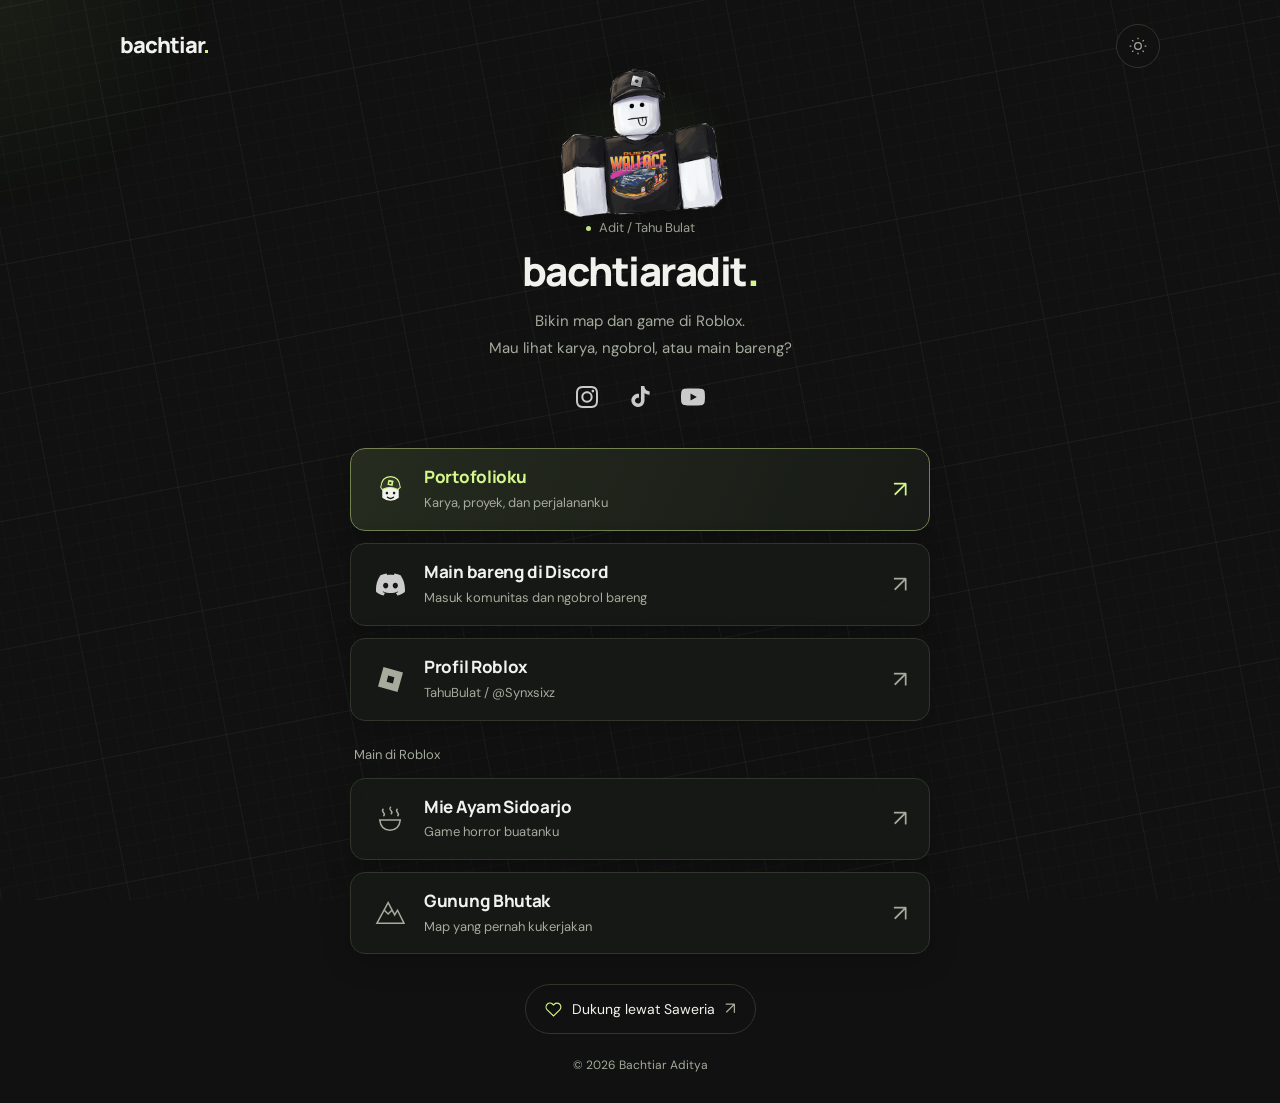
==== commit 02052b12: "Replace old portfolio with branded personal link hub" ====
--- a/myporto/index.html
+++ b/myporto/index.html
@@ -1,2414 +1,2 @@
-<!DOCTYPE html>
-<html lang="id">
-
-<head>
-    <meta charset="UTF-8">
-    <meta name="viewport" content="width=device-width, initial-scale=1.0">
-    <title>PortoBachtiar</title>
-    <link rel="preconnect" href="https://fonts.googleapis.com">
-    <link rel="preconnect" href="https://fonts.gstatic.com" crossorigin>
-    <link rel="preconnect" href="https://cdnjs.cloudflare.com" crossorigin>
-
-    <link
-        href="https://fonts.googleapis.com/css2?family=Archivo+Black&family=Roboto+Mono:wght@400;700&family=Inter:wght@400;600;700&display=swap"
-        rel="stylesheet" media="print" onload="this.media='all'">
-    <noscript>
-        <link
-            href="https://fonts.googleapis.com/css2?family=Archivo+Black&family=Roboto+Mono:wght@400;700&family=Inter:wght@400;600;700&display=swap"
-            rel="stylesheet">
-    </noscript>
-
-    <link rel="stylesheet" href="https://cdnjs.cloudflare.com/ajax/libs/font-awesome/6.4.0/css/all.min.css"
-        media="print" onload="this.media='all'">
-    <noscript>
-        <link rel="stylesheet" href="https://cdnjs.cloudflare.com/ajax/libs/font-awesome/6.4.0/css/all.min.css">
-    </noscript>
-
-    <style>
-        :root {
-            --bg-color: #050505;
-            --bg-grid: #111;
-            --primary: #ff003c;
-            --primary-dark: #990024;
-            --silver: #e0e0e0;
-            --silver-dim: #888888;
-
-            --font-head: 'Archivo Black', sans-serif;
-            --font-code: 'Roboto Mono', monospace;
-            --font-roblox: 'Inter', sans-serif;
-
-            --ease-smooth: cubic-bezier(0.23, 1, 0.32, 1);
-            --ease-elastic: cubic-bezier(0.34, 1.56, 0.64, 1);
-        }
-
-        /* --- TEMA TERANG (LIGHT MODE) --- */
-        body.light-mode {
-            --bg-color: #f5f5f7;
-            --bg-grid: #e0e0e0;
-            --primary: #0066cc;
-            --primary-dark: #004c99;
-            --silver: #111111;
-            --silver-dim: #555555;
-            background-image:
-                linear-gradient(rgba(0, 0, 0, 0.05) 1px, transparent 1px),
-                linear-gradient(90deg, rgba(0, 0, 0, 0.05) 1px, transparent 1px);
-        }
-
-        body.light-mode::before {
-            border-color: rgba(0, 102, 204, 0.2);
-        }
-
-        body.light-mode .hero h1,
-        body.light-mode .section-title,
-        body.light-mode .about-text h3,
-        body.light-mode .about-text .about-subtitle {
-            color: #111;
-        }
-
-        body.light-mode .about-text p {
-            color: #444;
-        }
-
-        body.light-mode .hero h1 span.outline {
-            -webkit-text-stroke: 2px #111;
-        }
-
-        body.light-mode nav {
-            background: rgba(245, 245, 247, 0.85);
-            border-bottom: 1px solid #ddd;
-        }
-
-        body.light-mode .logo {
-            color: #111;
-        }
-
-        body.light-mode .section-header {
-            border-bottom: 2px solid #ddd;
-        }
-
-        body.light-mode .archive-item {
-            background: rgba(255, 255, 255, 0.9);
-            border-color: #ccc;
-            color: #111;
-            box-shadow: 0 5px 15px rgba(0, 0, 0, 0.05);
-        }
-
-        body.light-mode .archive-item h4 {
-            color: #111;
-        }
-
-        body.light-mode .archive-item:hover {
-            background: var(--primary);
-            color: white;
-        }
-
-        body.light-mode .archive-item:hover i {
-            color: white;
-        }
-
-        body.light-mode .modal-content {
-            background: #fff;
-            border-color: #ccc;
-            box-shadow: 0 20px 50px rgba(0, 0, 0, 0.2);
-        }
-
-        body.light-mode .modal-header,
-        body.light-mode .modal-footer {
-            background: #f0f0f0;
-            border-color: #ddd;
-            color: #333;
-        }
-
-        body.light-mode .modal-title {
-            color: #111;
-        }
-
-        body.light-mode .social-card {
-            background: #fff;
-            border-color: #ddd;
-            color: #111;
-        }
-
-        body.light-mode .social-card:hover {
-            border-color: var(--primary);
-            background: rgba(0, 102, 204, 0.05);
-        }
-
-        body.light-mode .discord-card {
-            color: white;
-        }
-
-        body.light-mode .gallery-viewport {
-            background: #e0e0e0;
-        }
-
-        body.light-mode .gradient-text {
-            background: linear-gradient(90deg, #111, #555);
-            -webkit-background-clip: text;
-            -webkit-text-fill-color: transparent;
-        }
-
-        * {
-            margin: 0;
-            padding: 0;
-            box-sizing: border-box;
-            scroll-behavior: smooth;
-        }
-
-        @media (max-width: 768px) {
-            * {
-                will-change: auto !important;
-            }
-
-            #matrix-canvas {
-                display: none !important;
-            }
-
-            .crt-overlay {
-                display: none !important;
-            }
-
-            body::before {
-                display: none !important;
-            }
-
-            body {
-                background-image: none !important;
-                background-color: var(--bg-color);
-            }
-
-            .tape-text,
-            .tape-text-reverse {
-                animation-duration: 30s;
-            }
-
-            .btn-shine::after {
-                animation: none !important;
-            }
-
-            .archive-container.active .archive-item {
-                animation: none !important;
-            }
-
-            .border-glow-card::before,
-            .border-glow-card::after,
-            .border-glow-card>.edge-light {
-                display: none !important;
-            }
-        }
-
-        body {
-            background-color: var(--bg-color);
-            color: var(--silver);
-            font-family: var(--font-code);
-            overflow-x: hidden;
-            background-image:
-                linear-gradient(rgba(20, 20, 20, 0.4) 1px, transparent 1px),
-                linear-gradient(90deg, rgba(20, 20, 20, 0.4) 1px, transparent 1px);
-            background-size: 50px 50px;
-            transition: background-color 0.5s ease, color 0.5s ease;
-        }
-
-        body::before {
-            content: "";
-            position: fixed;
-            top: 10px;
-            left: 10px;
-            right: 10px;
-            bottom: 10px;
-            border: 1px solid rgba(255, 0, 60, 0.1);
-            pointer-events: none;
-            z-index: 90;
-            transition: border-color 0.5s ease;
-        }
-
-        #matrix-canvas {
-            position: fixed;
-            top: 0;
-            left: 0;
-            width: 100%;
-            height: 100%;
-            z-index: -1;
-            opacity: 0.15;
-            pointer-events: none;
-        }
-
-        .crt-overlay {
-            position: fixed;
-            top: 0;
-            left: 0;
-            width: 100%;
-            height: 100%;
-            background: linear-gradient(rgba(18, 16, 16, 0) 50%, rgba(0, 0, 0, 0.1) 50%),
-                linear-gradient(90deg, rgba(255, 0, 0, 0.03), rgba(0, 255, 0, 0.01), rgba(0, 0, 255, 0.03));
-            background-size: 100% 2px, 3px 100%;
-            pointer-events: none;
-            z-index: 999;
-        }
-
-        .hacker-text {
-            display: inline-block;
-        }
-
-        .text-primary {
-            color: var(--primary);
-            transition: color 0.5s ease;
-        }
-
-        .btn-shine {
-            position: relative;
-            overflow: hidden;
-            background: linear-gradient(135deg, var(--primary), var(--primary-dark));
-            color: white !important;
-            border: 1px solid transparent;
-            transition: background 0.5s ease;
-        }
-
-        .btn-shine::after {
-            content: '';
-            position: absolute;
-            top: 0;
-            left: -100%;
-            width: 50%;
-            height: 100%;
-            background: linear-gradient(90deg, transparent, rgba(255, 255, 255, 0.6), transparent);
-            transform: skewX(-25deg);
-            animation: shineSweep 4s infinite;
-        }
-
-        @keyframes shineSweep {
-            0% {
-                left: -100%;
-            }
-
-            20% {
-                left: 200%;
-            }
-
-            100% {
-                left: 200%;
-            }
-        }
-
-        @media (hover: hover) and (pointer: fine) {
-            * {
-                cursor: none;
-            }
-
-            .cursor-dot {
-                width: 6px;
-                height: 6px;
-                background: var(--primary);
-                position: fixed;
-                transform: translate(-50%, -50%);
-                border-radius: 50%;
-                pointer-events: none;
-                z-index: 20000;
-                transition: background 0.5s ease;
-            }
-
-            .cursor-outline {
-                width: 40px;
-                height: 40px;
-                border: 1px solid rgba(255, 255, 255, 0.5);
-                position: fixed;
-                transform: translate(-50%, -50%);
-                border-radius: 50%;
-                pointer-events: none;
-                z-index: 20000;
-                transition: width 0.2s, height 0.2s, background 0.2s, border-color 0.5s ease;
-            }
-
-            body.hovering .cursor-outline {
-                width: 60px;
-                height: 60px;
-                border-color: var(--primary);
-                background: rgba(255, 0, 60, 0.1);
-                mix-blend-mode: difference;
-            }
-
-            body.light-mode.hovering .cursor-outline {
-                background: rgba(0, 102, 204, 0.2);
-            }
-        }
-
-        @media (hover: none) {
-
-            .cursor-dot,
-            .cursor-outline {
-                display: none;
-            }
-        }
-
-        nav {
-            padding: 20px 5%;
-            display: flex;
-            justify-content: space-between;
-            align-items: center;
-            position: fixed;
-            width: 100%;
-            top: 0;
-            z-index: 100;
-            background: rgba(5, 5, 5, 0.85);
-            backdrop-filter: blur(10px);
-            border-bottom: 1px solid #222;
-            transition: background 0.5s ease, border-color 0.5s ease;
-        }
-
-        .logo {
-            font-family: var(--font-head);
-            font-size: 1.5rem;
-            text-decoration: none;
-            color: white;
-            letter-spacing: -1px;
-            transition: color 0.5s ease;
-        }
-
-        .menu-toggle {
-            display: none;
-            color: white;
-            font-size: 1.5rem;
-            cursor: pointer;
-            z-index: 101;
-            transition: color 0.5s ease;
-            background: none;
-            border: none;
-            padding: 0;
-            line-height: 1;
-        }
-
-        body.light-mode .menu-toggle {
-            color: #111;
-        }
-
-        .nav-links {
-            display: flex;
-            gap: 30px;
-        }
-
-        .nav-item {
-            color: var(--silver-dim);
-            text-decoration: none;
-            font-size: 0.9rem;
-            transition: 0.3s;
-        }
-
-        .nav-item:hover {
-            color: var(--primary);
-        }
-
-        .hero {
-            min-height: 100vh;
-            display: flex;
-            flex-direction: column;
-            justify-content: center;
-            padding: 0 10%;
-            position: relative;
-            overflow: hidden;
-        }
-
-        .hero-content {
-            position: relative;
-            z-index: 5;
-            margin-top: -15vh;
-        }
-
-        .hero h1 {
-            font-family: var(--font-head);
-            font-size: clamp(3rem, 8vw, 7rem);
-            line-height: 0.9;
-            margin-bottom: 1.5rem;
-            color: white;
-            transition: color 0.5s ease;
-        }
-
-        .hero h1 span.outline {
-            color: transparent;
-            -webkit-text-stroke: 2px var(--silver);
-            transition: -webkit-text-stroke 0.5s ease;
-        }
-
-        .gradient-text {
-            background: linear-gradient(90deg, #ffffff, #888888);
-            -webkit-background-clip: text;
-            -webkit-text-fill-color: transparent;
-        }
-
-        .police-tape-container {
-            position: absolute;
-            bottom: 8%;
-            left: -10vw;
-            width: 120vw;
-            display: flex;
-            flex-direction: column;
-            gap: 20px;
-            z-index: 2;
-            pointer-events: none;
-        }
-
-        .tape {
-            font-family: var(--font-head);
-            font-size: 2.2rem;
-            padding: 10px 0;
-            display: flex;
-            white-space: nowrap;
-        }
-
-        .tape-1 {
-            background: var(--primary);
-            color: white;
-            transform: rotate(-3deg);
-            box-shadow: 0 10px 30px rgba(0, 0, 0, 0.4);
-            transition: background 0.5s ease;
-        }
-
-        .tape-2 {
-            background: #000;
-            color: var(--primary);
-            border-top: 3px solid var(--primary);
-            border-bottom: 3px solid var(--primary);
-            transform: rotate(2deg);
-            transition: color 0.5s ease, border-color 0.5s ease;
-        }
-
-        .tape-text {
-            display: inline-block;
-            animation: marquee 20s linear infinite;
-        }
-
-        .tape-text-reverse {
-            display: inline-block;
-            animation: marquee-reverse 20s linear infinite;
-        }
-
-        @keyframes marquee {
-            0% {
-                transform: translateX(0);
-            }
-
-            100% {
-                transform: translateX(-50%);
-            }
-        }
-
-        @keyframes marquee-reverse {
-            0% {
-                transform: translateX(-50%);
-            }
-
-            100% {
-                transform: translateX(0);
-            }
-        }
-
-        .section-padding {
-            padding: 80px 10%;
-            position: relative;
-            z-index: 10;
-            background: var(--bg-color);
-            transition: background 0.5s ease;
-        }
-
-        .section-header {
-            display: flex;
-            align-items: center;
-            gap: 20px;
-            margin-bottom: 50px;
-            border-bottom: 2px solid #222;
-            padding-bottom: 15px;
-        }
-
-        .section-num {
-            font-family: var(--font-head);
-            font-size: 2rem;
-            color: var(--primary);
-            transition: color 0.5s ease;
-        }
-
-        .section-title {
-            font-family: var(--font-head);
-            font-size: 2rem;
-            color: white;
-            letter-spacing: 1px;
-            transition: color 0.5s ease;
-        }
-
-        .about-grid {
-            display: grid;
-            grid-template-columns: 1fr 1fr;
-            gap: 60px;
-            align-items: center;
-        }
-
-        .about-text h3,
-        .about-text .about-subtitle {
-            font-size: 1.8rem;
-            margin-bottom: 20px;
-            color: white;
-            line-height: 1.4;
-            font-family: var(--font-head);
-            transition: color 0.5s ease;
-        }
-
-        .about-text p.about-desc {
-            font-size: 1rem;
-            line-height: 1.6;
-            color: #aaa;
-            margin-bottom: 20px;
-            position: relative;
-        }
-
-        .about-text p.about-desc.spotlight-active {
-            background-image: radial-gradient(circle 80px at var(--mouse-x) var(--mouse-y),
-                    var(--primary) 0%,
-                    #aaa 100%);
-            -webkit-background-clip: text;
-            background-clip: text;
-            -webkit-text-fill-color: transparent;
-            color: transparent;
-        }
-
-        /* --- FOUNDER SECTION --- */
-        .founder-section {
-            margin-top: 30px;
-            margin-bottom: 40px;
-        }
-
-        .founder-title {
-            font-family: var(--font-head);
-            font-size: 1.1rem;
-            color: white;
-            margin-bottom: 15px;
-            text-shadow: 0 0 10px rgba(255, 0, 60, 0.4);
-        }
-
-        .founder-cards {
-            display: flex;
-            flex-direction: column;
-            gap: 15px;
-        }
-
-        .founder-card {
-            display: flex;
-            align-items: center;
-            gap: 20px;
-            background: rgba(15, 15, 15, 0.6);
-            border: 1px solid #333;
-            padding: 15px 20px;
-            border-radius: 12px;
-            transition: transform 0.3s var(--ease-elastic), box-shadow 0.3s ease, border-color 0.3s ease;
-            cursor: pointer;
-        }
-
-        body.light-mode .founder-card {
-            background: rgba(255, 255, 255, 0.6);
-            border-color: #ddd;
-        }
-
-        .founder-card:hover {
-            transform: scale(1.02) translateX(10px);
-            box-shadow: 0 10px 20px rgba(255, 0, 60, 0.2);
-            border-color: var(--primary);
-        }
-
-        body.light-mode .founder-card:hover {
-            box-shadow: 0 10px 20px rgba(0, 102, 204, 0.2);
-            border-color: #0066cc;
-        }
-
-        .founder-card img {
-            width: 70px;
-            height: 70px;
-            object-fit: contain;
-            filter: drop-shadow(0 0 5px rgba(255, 255, 255, 0.2));
-            transition: transform 0.3s ease;
-        }
-
-        .founder-card:hover img {
-            transform: scale(1.1);
-        }
-
-        .founder-info h4 {
-            font-family: var(--font-head);
-            color: white;
-            font-size: 1.2rem;
-            margin-bottom: 5px;
-        }
-
-        body.light-mode .founder-info h4 {
-            color: #111;
-        }
-
-        .founder-info span {
-            font-family: var(--font-code);
-            font-size: 0.8rem;
-            color: var(--silver-dim);
-        }
-
-        /* --- STATS COUNTER --- */
-        .stats-grid {
-            display: grid;
-            grid-template-columns: repeat(4, 1fr);
-            gap: 30px;
-            margin-bottom: 80px;
-        }
-
-        .stat-box {
-            background: rgba(15, 15, 15, 0.8);
-            border: 1px solid #333;
-            padding: 30px 20px;
-            border-radius: 10px;
-            text-align: center;
-            transition: transform 0.3s ease, border-color 0.3s ease;
-        }
-
-        body.light-mode .stat-box {
-            background: rgba(255, 255, 255, 0.8);
-            border-color: #ddd;
-        }
-
-        .stat-box:hover {
-            transform: translateY(-5px);
-            border-color: var(--primary);
-        }
-
-        .stat-number {
-            font-family: var(--font-head);
-            font-size: 3rem;
-            color: var(--primary);
-            margin-bottom: 10px;
-        }
-
-        .stat-label {
-            font-size: 0.9rem;
-            color: var(--silver-dim);
-            letter-spacing: 1px;
-            font-family: var(--font-head);
-        }
-
-        @media (max-width: 768px) {
-            .stats-grid {
-                grid-template-columns: repeat(2, 1fr);
-                gap: 15px;
-            }
-
-            .founder-logos {
-                flex-direction: row;
-            }
-        }
-
-        /* --- SKILLS BAR --- */
-        .skills-container {
-            display: flex;
-            flex-direction: column;
-            gap: 25px;
-            width: 100%;
-        }
-
-        .skill-item {
-            width: 100%;
-        }
-
-        .skill-info {
-            display: flex;
-            justify-content: space-between;
-            align-items: flex-end;
-            margin-bottom: 8px;
-        }
-
-        .skill-name-group {
-            display: flex;
-            align-items: center;
-            gap: 10px;
-        }
-
-        .skill-name {
-            font-family: var(--font-head);
-            font-size: 1.1rem;
-            color: white;
-        }
-
-        body.light-mode .skill-name {
-            color: #111;
-        }
-
-        .skill-note {
-            font-size: 0.75rem;
-            color: #888;
-            font-style: italic;
-        }
-
-        .skill-percent {
-            font-family: var(--font-code);
-            font-size: 1rem;
-            color: var(--primary);
-            font-weight: bold;
-        }
-
-        .skill-bar-bg {
-            width: 100%;
-            height: 8px;
-            background: #222;
-            border-radius: 4px;
-            overflow: hidden;
-            position: relative;
-        }
-
-        body.light-mode .skill-bar-bg {
-            background: #ccc;
-        }
-
-        .skill-bar-fill {
-            height: 100%;
-            background: var(--primary);
-            border-radius: 4px;
-            width: 0;
-            /* Animated later via JS */
-            transition: width 1.5s cubic-bezier(0.22, 1, 0.36, 1);
-            position: relative;
-            box-shadow: 0 0 10px var(--primary);
-        }
-
-        .roblox-id-container {
-            perspective: 1000px;
-            width: 100%;
-            max-width: 450px;
-            margin: 0 auto;
-        }
-
-        /* --- KARTU ROBLOX DENGAN BORDER GLOW --- */
-        .rbx-card-authentic {
-            background-color: transparent;
-            /* Diatur oleh --card-bg dari border glow */
-            border-radius: 8px;
-            font-family: var(--font-roblox);
-            box-shadow: 0 20px 50px rgba(0, 0, 0, 0.8), 0 0 0 1px #393b3d;
-            transform-style: preserve-3d;
-            transition: transform 0.1s;
-        }
-
-        .border-glow-card {
-            --edge-proximity: 0;
-            --cursor-angle: 45deg;
-            --edge-sensitivity: 40;
-            --color-sensitivity: calc(var(--edge-sensitivity) + 20);
-            --border-radius: 8px;
-            --glow-padding: 30px;
-            --cone-spread: 35;
-
-            /* Warna Glow Otomatis Berubah sesuai Tema */
-            --glow-color: var(--primary);
-            --glow-color-60: color-mix(in srgb, var(--primary) 60%, transparent);
-            --glow-color-50: color-mix(in srgb, var(--primary) 50%, transparent);
-            --glow-color-40: color-mix(in srgb, var(--primary) 40%, transparent);
-            --glow-color-30: color-mix(in srgb, var(--primary) 30%, transparent);
-            --glow-color-20: color-mix(in srgb, var(--primary) 20%, transparent);
-            --glow-color-10: color-mix(in srgb, var(--primary) 10%, transparent);
-
-            position: relative;
-            border-radius: var(--border-radius);
-            isolation: isolate;
-            transform: translate3d(0, 0, 0.01px);
-            border: 1px solid rgba(255, 255, 255, 0.1);
-            background: var(--card-bg, #232527);
-        }
-
-        .border-glow-card::before,
-        .border-glow-card::after,
-        .border-glow-card>.edge-light {
-            content: "";
-            position: absolute;
-            inset: 0;
-            border-radius: inherit;
-            transition: opacity 0.25s ease-out;
-            z-index: -1;
-        }
-
-        .border-glow-card:not(:hover)::before,
-        .border-glow-card:not(:hover)::after,
-        .border-glow-card:not(:hover)>.edge-light {
-            opacity: 0;
-            transition: opacity 0.75s ease-in-out;
-        }
-
-        .border-glow-card::before {
-            border: 1px solid transparent;
-            background: linear-gradient(var(--card-bg) 0 100%) padding-box,
-                radial-gradient(at 80% 55%, var(--primary) 0px, transparent 50%) border-box,
-                radial-gradient(at 8% 6%, var(--primary-dark) 0px, transparent 50%) border-box;
-            opacity: calc((var(--edge-proximity) - var(--color-sensitivity)) / (100 - var(--color-sensitivity)));
-            -webkit-mask-image: conic-gradient(from var(--cursor-angle) at center, black calc(var(--cone-spread) * 1%), transparent calc((var(--cone-spread) + 15) * 1%), transparent calc((100 - var(--cone-spread) - 15) * 1%), black calc((100 - var(--cone-spread)) * 1%));
-            mask-image: conic-gradient(from var(--cursor-angle) at center, black calc(var(--cone-spread) * 1%), transparent calc((var(--cone-spread) + 15) * 1%), transparent calc((100 - var(--cone-spread) - 15) * 1%), black calc((100 - var(--cone-spread)) * 1%));
-        }
-
-        .border-glow-card>.edge-light {
-            inset: calc(var(--glow-padding) * -1);
-            pointer-events: none;
-            z-index: 1;
-            -webkit-mask-image: conic-gradient(from var(--cursor-angle) at center, black 2.5%, transparent 10%, transparent 90%, black 97.5%);
-            mask-image: conic-gradient(from var(--cursor-angle) at center, black 2.5%, transparent 10%, transparent 90%, black 97.5%);
-            opacity: calc((var(--edge-proximity) - var(--edge-sensitivity)) / (100 - var(--edge-sensitivity)));
-            mix-blend-mode: plus-lighter;
-        }
-
-        .border-glow-card>.edge-light::before {
-            content: "";
-            position: absolute;
-            inset: var(--glow-padding);
-            border-radius: inherit;
-            box-shadow:
-                inset 0 0 0 1px var(--glow-color), inset 0 0 3px 0 var(--glow-color-50), inset 0 0 15px 0 var(--glow-color-30), inset 0 0 50px 2px var(--glow-color-10),
-                0 0 3px 0 var(--glow-color-50), 0 0 15px 0 var(--glow-color-30), 0 0 50px 2px var(--glow-color-10);
-        }
-
-        /* Bagian dalam ID profil agar tidak meluber */
-        .border-glow-inner {
-            position: relative;
-            z-index: 1;
-            width: 100%;
-            height: 100%;
-            display: flex;
-            flex-direction: column;
-            background: transparent;
-            border-radius: inherit;
-            overflow: hidden;
-        }
-
-        .rbx-banner {
-            height: 120px;
-            background: #111;
-            position: relative;
-            overflow: hidden;
-        }
-
-        .rbx-banner-img {
-            width: 100%;
-            height: 100%;
-            object-fit: cover;
-            opacity: 0.7;
-            transition: 0.3s;
-        }
-
-        .rbx-card-authentic:hover .rbx-banner-img {
-            opacity: 1;
-        }
-
-        .rbx-avatar-section {
-            padding: 0 20px;
-            position: relative;
-            display: flex;
-            justify-content: space-between;
-            align-items: flex-end;
-            margin-top: -50px;
-        }
-
-        .rbx-avatar-wrapper {
-            position: relative;
-            width: 100px;
-            height: 100px;
-        }
-
-        .rbx-avatar {
-            width: 100%;
-            height: 100%;
-            border-radius: 50%;
-            border: 4px solid #232527;
-            background: #111;
-            object-fit: cover;
-        }
-
-        .rbx-online-dot {
-            position: absolute;
-            bottom: 5px;
-            right: 5px;
-            width: 18px;
-            height: 18px;
-            background-color: #00b06f;
-            border-radius: 50%;
-            border: 3px solid #232527;
-        }
-
-        .rbx-actions {
-            display: flex;
-            gap: 10px;
-            margin-bottom: 10px;
-        }
-
-        .rbx-btn-circle {
-            width: 36px;
-            height: 36px;
-            border-radius: 50%;
-            background: #393b3d;
-            border: none;
-            color: white;
-            display: flex;
-            justify-content: center;
-            align-items: center;
-            cursor: pointer;
-            transition: 0.2s;
-        }
-
-        .rbx-btn-circle:hover {
-            background: #4f5459;
-        }
-
-        .rbx-info-section {
-            padding: 15px 20px;
-        }
-
-        .rbx-display-name {
-            font-size: 1.5rem;
-            font-weight: 700;
-            color: white;
-            display: flex;
-            align-items: center;
-            gap: 8px;
-        }
-
-        .rbx-verified-icon {
-            width: 18px;
-            height: 18px;
-            fill: #ffffff;
-            opacity: 0.8;
-        }
-
-        .rbx-username {
-            font-size: 0.9rem;
-            color: #b8b8b8;
-            margin-bottom: 15px;
-        }
-
-        .rbx-bio {
-            font-size: 0.9rem;
-            color: white;
-            line-height: 1.5;
-            margin-bottom: 20px;
-        }
-
-        .rbx-stats {
-            display: flex;
-            gap: 20px;
-            border-top: 1px solid #393b3d;
-            padding-top: 15px;
-        }
-
-        .rbx-stat {
-            display: flex;
-            flex-direction: column;
-        }
-
-        .rbx-stat-num {
-            font-size: 1rem;
-            font-weight: 700;
-            color: white;
-        }
-
-        .rbx-stat-text {
-            font-size: 0.75rem;
-            color: #b8b8b8;
-            font-weight: 500;
-        }
-
-        .btn-view-profile {
-            display: block;
-            width: calc(100% - 40px);
-            margin: 0 20px 20px;
-            padding: 12px;
-            text-align: center;
-            font-family: var(--font-roblox);
-            font-weight: 600;
-            border-radius: 8px;
-            text-decoration: none;
-            transition: 0.3s;
-        }
-
-        /* --- ARCHIVE SECTION --- */
-        .archive-container {
-            position: relative;
-            min-height: 650px;
-            display: flex;
-            justify-content: center;
-            align-items: center;
-            overflow: visible;
-        }
-
-        .bomb-trigger {
-            width: 180px;
-            height: 180px;
-            border-radius: 50%;
-            display: flex;
-            flex-direction: column;
-            justify-content: center;
-            align-items: center;
-            cursor: pointer;
-            z-index: 10;
-            transition: transform 0.4s var(--ease-smooth), opacity 0.4s;
-            box-shadow: 0 0 30px rgba(255, 0, 60, 0.4);
-            font-family: var(--font-head);
-        }
-
-        .bomb-trigger:hover {
-            transform: scale(1.1);
-            box-shadow: 0 0 50px rgba(255, 0, 60, 0.8);
-        }
-
-        body.light-mode .bomb-trigger {
-            box-shadow: 0 0 30px rgba(0, 102, 204, 0.4);
-        }
-
-        body.light-mode .bomb-trigger:hover {
-            box-shadow: 0 0 50px rgba(0, 102, 204, 0.8);
-        }
-
-        .bomb-trigger i {
-            font-size: 3rem;
-            margin-bottom: 10px;
-        }
-
-        .archive-item {
-            position: absolute;
-            width: 130px;
-            height: 130px;
-            background: rgba(15, 15, 15, 0.9);
-            border: 1px solid var(--primary);
-            border-radius: 15px;
-            display: flex;
-            flex-direction: column;
-            justify-content: center;
-            align-items: center;
-            text-align: center;
-            padding: 15px;
-            color: white;
-            --tx: 0px;
-            --ty: 0px;
-            opacity: 0;
-            transform: translate(var(--tx), var(--ty)) scale(0) rotate(-180deg);
-            pointer-events: none;
-            z-index: 5;
-            transition: transform 0.8s var(--ease-elastic), opacity 0.6s ease, background 0.3s, box-shadow 0.3s, border-color 0.5s ease;
-            box-shadow: inset 0 0 15px rgba(255, 0, 60, 0.1);
-        }
-
-        .archive-item:hover {
-            background: var(--primary);
-            color: black;
-            z-index: 20;
-            cursor: pointer;
-            box-shadow: 0 10px 40px rgba(255, 0, 60, 0.6);
-        }
-
-        .archive-item i {
-            font-size: 2rem;
-            margin-bottom: 10px;
-            color: var(--primary);
-            transition: 0.3s;
-        }
-
-        .archive-item:hover i {
-            color: black;
-        }
-
-        .archive-item h4 {
-            font-family: var(--font-head);
-            font-size: 0.85rem;
-            line-height: 1.2;
-        }
-
-        .archive-container.active .bomb-trigger {
-            transform: scale(0);
-            opacity: 0;
-            pointer-events: none;
-        }
-
-        .archive-container.active .archive-item {
-            opacity: 1;
-            pointer-events: all;
-            transform: translate(var(--tx), var(--ty)) scale(1) rotate(0deg);
-            animation: floatItem 4s ease-in-out infinite alternate;
-        }
-
-        .archive-container.active .archive-item:hover {
-            transform: translate(var(--tx), var(--ty)) scale(1.1) rotate(0deg);
-        }
-
-        @keyframes floatItem {
-            0% {
-                margin-top: 0px;
-            }
-
-            100% {
-                margin-top: -15px;
-            }
-        }
-
-        .reset-bomb {
-            position: absolute;
-            bottom: 0;
-            left: 50%;
-            transform: translateX(-50%) translateY(30px);
-            background: transparent;
-            border: 1px solid var(--silver-dim);
-            color: var(--silver);
-            padding: 10px 30px;
-            font-family: var(--font-head);
-            cursor: pointer;
-            opacity: 0;
-            pointer-events: none;
-            transition: 0.5s var(--ease-smooth);
-            z-index: 10;
-        }
-
-        .archive-container.active .reset-bomb {
-            opacity: 1;
-            pointer-events: all;
-            transform: translateX(-50%) translateY(0);
-        }
-
-        .reset-bomb:hover {
-            border-color: var(--primary);
-            color: var(--primary);
-        }
-
-        .modal-overlay {
-            position: fixed;
-            top: 0;
-            left: 0;
-            width: 100%;
-            height: 100%;
-            background: rgba(0, 0, 0, 0.9);
-            backdrop-filter: blur(8px);
-            z-index: 10000;
-            display: flex;
-            justify-content: center;
-            align-items: center;
-            opacity: 0;
-            pointer-events: none;
-            transition: 0.4s;
-        }
-
-        .modal-overlay.open {
-            opacity: 1;
-            pointer-events: all;
-        }
-
-        .modal-content {
-            width: 90%;
-            max-width: 1000px;
-            height: 80vh;
-            background: #0a0a0a;
-            border: 1px solid var(--primary);
-            display: grid;
-            grid-template-rows: 60px 1fr 80px;
-            opacity: 0;
-            transform: scale(0.8) translateY(50px);
-            filter: blur(10px);
-            box-shadow: 0 0 50px rgba(255, 0, 60, 0.1);
-            transition: background 0.5s ease;
-        }
-
-        .modal-overlay.open .modal-content {
-            animation: cyberPop 0.6s var(--ease-elastic) forwards;
-        }
-
-        @keyframes cyberPop {
-            to {
-                opacity: 1;
-                transform: scale(1) translateY(0);
-                filter: blur(0);
-            }
-        }
-
-        .modal-header,
-        .modal-footer {
-            background: #000;
-            padding: 0 30px;
-            display: flex;
-            align-items: center;
-            justify-content: space-between;
-            border-bottom: 1px solid #222;
-        }
-
-        .modal-footer {
-            border-top: 1px solid #222;
-            border-bottom: none;
-            color: #888;
-        }
-
-        .modal-title {
-            font-family: var(--font-head);
-            font-size: 1.5rem;
-            color: white;
-        }
-
-        .modal-close {
-            color: #666;
-            font-size: 1.5rem;
-            cursor: pointer;
-            transition: 0.3s;
-        }
-
-        .modal-close:hover {
-            color: var(--primary);
-            transform: rotate(90deg);
-        }
-
-        .gallery-viewport {
-            position: relative;
-            overflow: hidden;
-            background: #111;
-            height: 100%;
-            transition: background 0.5s ease;
-        }
-
-        .gallery-track {
-            display: flex;
-            height: 100%;
-            transition: transform 0.5s var(--ease-smooth);
-        }
-
-        .gallery-slide {
-            min-width: 100%;
-            height: 100%;
-            display: flex;
-            justify-content: center;
-            align-items: center;
-        }
-
-        .gallery-img {
-            max-width: 90%;
-            max-height: 90%;
-            object-fit: contain;
-            border: 1px solid #333;
-            box-shadow: 0 20px 50px rgba(0, 0, 0, 0.8);
-        }
-
-        .slider-btn {
-            position: absolute;
-            top: 50%;
-            transform: translateY(-50%);
-            width: 50px;
-            height: 50px;
-            background: rgba(0, 0, 0, 0.7);
-            color: white;
-            border: 1px solid #333;
-            border-radius: 50%;
-            display: flex;
-            justify-content: center;
-            align-items: center;
-            cursor: pointer;
-            transition: 0.3s;
-        }
-
-        .slider-btn:hover {
-            background: var(--primary);
-            border-color: var(--primary);
-            transform: translateY(-50%) scale(1.1);
-            box-shadow: 0 0 20px rgba(255, 0, 60, 0.5);
-        }
-
-        .prev-btn {
-            left: 20px;
-        }
-
-        .next-btn {
-            right: 20px;
-        }
-
-        .social-grid {
-            display: grid;
-            grid-template-columns: repeat(3, 1fr);
-            gap: 20px;
-        }
-
-        .social-card {
-            background: #111;
-            border: 1px solid #222;
-            padding: 30px;
-            display: flex;
-            flex-direction: column;
-            align-items: center;
-            gap: 15px;
-            color: white;
-            text-decoration: none;
-            transition: 0.3s;
-            cursor: pointer;
-        }
-
-        .social-card:hover {
-            transform: translateY(-5px);
-            border-color: var(--primary);
-            background: rgba(255, 0, 60, 0.05);
-        }
-
-        .social-card i {
-            font-size: 2.5rem;
-        }
-
-        .social-card span {
-            font-family: var(--font-head);
-        }
-
-        .discord-card {
-            background: #5865F2;
-            border: none;
-            grid-column: span 3;
-            flex-direction: row;
-            justify-content: space-between;
-            padding: 40px;
-            position: relative;
-            overflow: hidden;
-        }
-
-        .discord-card:hover {
-            background: #4752C4;
-            border-color: transparent;
-        }
-
-        .discord-card i {
-            font-size: 4rem;
-        }
-
-        .copy-feedback {
-            position: absolute;
-            top: 15px;
-            right: 15px;
-            background: #fff;
-            color: #5865F2;
-            padding: 5px 10px;
-            font-size: 0.8rem;
-            font-family: var(--font-head);
-            border-radius: 4px;
-            opacity: 0;
-            transition: opacity 0.3s ease;
-            pointer-events: none;
-            font-weight: bold;
-        }
-
-        footer {
-            text-align: center;
-            padding: 40px;
-            border-top: 1px solid #222;
-            color: #555;
-            padding-bottom: 120px;
-        }
-
-        /* --- STYLES UNTUK MAC OS DOCK --- */
-        .dock-container {
-            position: fixed;
-            bottom: 20px;
-            left: 50%;
-            transform: translateX(-50%);
-            z-index: 9999;
-            display: flex;
-            justify-content: center;
-        }
-
-        .dock-panel {
-            display: flex;
-            align-items: flex-end;
-            gap: 12px;
-            background: rgba(10, 10, 10, 0.7);
-            backdrop-filter: blur(15px);
-            border: 1px solid #333;
-            padding: 10px 15px;
-            border-radius: 24px;
-            box-shadow: 0 10px 30px rgba(0, 0, 0, 0.5);
-            transition: background 0.5s ease, border-color 0.5s ease;
-        }
-
-        body.light-mode .dock-panel {
-            background: rgba(255, 255, 255, 0.7);
-            border-color: #ddd;
-            box-shadow: 0 10px 30px rgba(0, 0, 0, 0.1);
-        }
-
-        .dock-item {
-            position: relative;
-            width: 50px;
-            height: 50px;
-            background: #222;
-            border: 1px solid #444;
-            border-radius: 12px;
-            display: flex;
-            justify-content: center;
-            align-items: center;
-            color: white;
-            font-size: 1.2rem;
-            text-decoration: none;
-            cursor: pointer;
-            transform-origin: bottom;
-            transition: transform 0.2s, background 0.3s, border-color 0.3s, box-shadow 0.3s;
-        }
-
-        body.light-mode .dock-item {
-            background: #fff;
-            border-color: #ddd;
-            color: #333;
-        }
-
-        .dock-item:hover {
-            background: var(--primary);
-            color: white;
-            transform: translateY(-5px);
-            border-color: transparent;
-            box-shadow: 0 10px 20px rgba(0, 0, 0, 0.3);
-        }
-
-        body.light-mode .dock-item:hover {
-            box-shadow: 0 10px 20px rgba(0, 102, 204, 0.4);
-        }
-
-        .dock-item::after {
-            content: attr(data-label);
-            position: absolute;
-            top: -45px;
-            left: 50%;
-            transform: translateX(-50%) translateY(10px);
-            background: #111;
-            color: white;
-            padding: 6px 12px;
-            font-size: 0.75rem;
-            font-family: var(--font-roblox);
-            font-weight: bold;
-            border-radius: 8px;
-            border: 1px solid #333;
-            opacity: 0;
-            pointer-events: none;
-            transition: all 0.2s cubic-bezier(0.23, 1, 0.32, 1);
-            white-space: nowrap;
-            box-shadow: 0 5px 10px rgba(0, 0, 0, 0.3);
-        }
-
-        body.light-mode .dock-item::after {
-            background: #fff;
-            color: #111;
-            border-color: #ccc;
-            box-shadow: 0 5px 10px rgba(0, 0, 0, 0.1);
-        }
-
-        .dock-item:hover::after {
-            opacity: 1;
-            transform: translateX(-50%) translateY(0);
-        }
-
-        @media (max-width: 768px) {
-            .hero h1 {
-                font-size: 3.5rem;
-            }
-
-            .hero-content {
-                margin-top: 0;
-            }
-
-            .police-tape-container {
-                bottom: 5%;
-                left: -20vw;
-                width: 140vw;
-            }
-
-            .tape {
-                font-size: 1.5rem;
-                padding: 8px 0;
-            }
-
-            .about-grid {
-                grid-template-columns: 1fr;
-            }
-
-            .roblox-id-container {
-                perspective: none;
-            }
-
-            .rbx-card-authentic {
-                transform: none !important;
-            }
-
-            .archive-container {
-                min-height: auto;
-                display: flex;
-                flex-direction: column;
-                align-items: center;
-                padding: 20px 0;
-            }
-
-            .bomb-trigger {
-                margin: 0 auto 40px;
-                width: 150px;
-                height: 150px;
-            }
-
-            .archive-container.active {
-                display: grid;
-                grid-template-columns: 1fr 1fr;
-                gap: 15px;
-                width: 100%;
-            }
-
-            .archive-container.active .archive-item {
-                position: relative !important;
-                width: 100% !important;
-                height: 120px !important;
-                transform: scale(1) rotate(0deg) !important;
-                opacity: 1 !important;
-                pointer-events: all;
-                animation: popMobile 0.5s var(--ease-elastic) forwards;
-            }
-
-            .archive-container.active .archive-item:hover {
-                transform: scale(1.05) rotate(0deg) !important;
-            }
-
-            .archive-container.active .bomb-trigger {
-                display: none;
-            }
-
-            .reset-bomb {
-                position: relative !important;
-                left: auto !important;
-                bottom: auto !important;
-                transform: none !important;
-                width: 100% !important;
-                grid-column: span 2;
-                margin-top: 15px !important;
-            }
-
-            @keyframes popMobile {
-                0% {
-                    opacity: 0;
-                    transform: scale(0.5);
-                }
-
-                100% {
-                    opacity: 1;
-                    transform: scale(1);
-                }
-            }
-
-            .social-grid {
-                grid-template-columns: 1fr;
-            }
-
-            .discord-card {
-                grid-column: span 1;
-                flex-direction: column;
-                text-align: center;
-            }
-
-            .menu-toggle {
-                display: block;
-            }
-
-            nav {
-                padding: 15px 5%;
-                justify-content: space-between;
-            }
-
-            .nav-links {
-                position: absolute;
-                top: 100%;
-                left: 0;
-                width: 100%;
-                background: rgba(5, 5, 5, 0.95);
-                backdrop-filter: blur(10px);
-                flex-direction: column;
-                align-items: center;
-                gap: 20px;
-                padding: 30px 0;
-                border-bottom: 1px solid #222;
-                transform: translateY(-200%);
-                opacity: 0;
-                pointer-events: none;
-                transition: transform 0.4s ease, opacity 0.4s ease, background 0.5s ease;
-            }
-
-            body.light-mode .nav-links {
-                background: rgba(245, 245, 247, 0.95);
-                border-bottom: 1px solid #ddd;
-            }
-
-            .nav-links.active {
-                transform: translateY(0);
-                opacity: 1;
-                pointer-events: auto;
-            }
-
-            .section-padding {
-                padding: 40px 5%;
-            }
-
-            .dock-panel {
-                padding: 8px 10px;
-                gap: 8px;
-            }
-
-            .dock-item {
-                width: 40px;
-                height: 40px;
-                font-size: 1rem;
-            }
-        }
-    </style>
-</head>
-
-<body class="custom-cursor-area">
-
-    <canvas id="matrix-canvas"></canvas>
-
-    <div class="crt-overlay"></div>
-    <div class="cursor-dot"></div>
-    <div class="cursor-outline"></div>
-
-    <nav aria-label="Navigasi utama">
-        <a href="#home" class="logo" data-hover aria-label="Bachtiaraditya - ke halaman utama">Bachtiaraditya<span
-                class="text-primary" aria-hidden="true">_</span></a>
-
-        <button class="menu-toggle" id="mobile-menu-toggle" data-hover aria-label="Buka menu navigasi"
-            aria-expanded="false" aria-controls="nav-links">
-            <i class="fas fa-bars" aria-hidden="true"></i>
-        </button>
-
-        <div class="nav-links" id="nav-links" role="menu">
-            <a href="#about" class="nav-item mobile-nav-link" data-hover role="menuitem">Identity</a>
-            <a href="#projects" class="nav-item mobile-nav-link" data-hover role="menuitem">Archives</a>
-            <a href="#uplink" class="nav-item mobile-nav-link" data-hover role="menuitem">Uplink</a>
-        </div>
-    </nav>
-
-    <main id="main-content">
-
-        <section class="hero" id="home">
-            <div class="hero-content">
-                <p class="hacker-text text-primary"
-                    style="margin-bottom: 10px; font-size: 0.9rem; letter-spacing: 2px;">
-                    This site only show me and</p>
-                <h1>
-                    <span class="gradient-text">ROBLOX</span> <br>
-                    <span class="outline">Developer</span>
-                </h1>
-                <div style="max-width: 500px; color: #888; line-height: 1.6; margin-bottom: 30px;">
-                    Selamat Datang di Portofolio saya, <span class="text-primary" style="font-weight:bold">Nama Saya
-                        Bachtiar / Adit, </span>dan sering di panggil <span class="text-primary"
-                        style="font-weight:bold">Tahu bulat</span>
-                </div>
-            </div>
-
-            <div class="police-tape-container">
-                <div class="tape tape-1">
-                    <div class="tape-text">
-                        <span>/// LUA SCRIPTING /// UI/UX DESIGN /// HUSTLER /// ROBLOX STUDIO /// GAME MECHANICS ///
-                            LUA
-                            SCRIPTING /// UI/UX DESIGN /// HUSTLER /// ROBLOX STUDIO /// GAME MECHANICS </span>
-                    </div>
-                </div>
-                <div class="tape tape-2">
-                    <div class="tape-text-reverse">
-                        <span>/// BUILDING TERRAIN /// PROBLEM SOLVING /// BUILDING PART /// OPTIMIZATION /// BUILDING
-                            TERRAIN /// PROBLEM SOLVING /// BUILDING PART /// OPTIMIZATION </span>
-                    </div>
-                </div>
-            </div>
-        </section>
-
-        <section id="about" class="section-padding">
-            <div class="section-header">
-                <span class="section-num">01</span>
-                <h2 class="section-title hacker-text" data-value="IDENTITY">IDENTITY</h2>
-            </div>
-
-            <div class="about-grid">
-                <div class="about-text">
-                    <p class="about-subtitle">Dari refrensi jadilah ide gila.</p>
-                    <p class="about-desc">Sejak saya umur 13 tahun, saya sudah tertarik dengan dunia game, dan saya
-                        selalu berusaha yang
-                        terbaik untuk di setiap game, tetapi cara yang saya pakai berbeda, Saya bisa di sebut seorang
-                        Cheater/Exploiter, semua game yang saya mainkan pernah saya cheat semua, saya juga pernah
-                        menjadi
-                        reseller cheat dan creator cheat, tapi semua itu sudah berlalu karena saya sudah tidak mengejar
-                        kemenangan lagi. <br><br> kita lanjut di roblox, saya sudah bermain roblox studio kurang lebih
-                        2/3
-                        tahun lebih, sejak 2021 sempat pensi dan comeback tahun 2024 akhir tahun, bisa di bilang saya
-                        cukup
-                        mahir dalam membuat map kalau ada refrensi yang tepat di otak saya.</p>
-
-                    <div class="founder-section">
-                        <p class="founder-title">FOUNDER OF</p>
-                        <div class="founder-cards">
-                            <div class="founder-card" data-hover>
-                                <img src="image/aihstudio.png" alt="AIH Studio">
-                                <div class="founder-info">
-                                    <h4>AIH STUDIO</h4>
-                                    <span>Est. 2023 • 350.000+ Members</span>
-                                </div>
-                            </div>
-                            <div class="founder-card" data-hover>
-                                <img src="image/aihgank.png" alt="AIH Gank">
-                                <div class="founder-info">
-                                    <h4>AIH GANK</h4>
-                                    <span>Est. 2025</span>
-                                </div>
-                            </div>
-                        </div>
-                    </div>
-                    <a href="#projects" class="btn-shine"
-                        style="display:inline-block; padding: 12px 30px; text-decoration: none; font-family: var(--font-head); font-size: 0.9rem; margin-top: 20px;"
-                        data-hover>VIEW PROJECT</a>
-                </div>
-
-                <div class="roblox-id-container">
-                    <div class="rbx-card-authentic border-glow-card" id="tilt-card" style="--card-bg: #232527;">
-                        <span class="edge-light"></span>
-
-                        <div class="border-glow-inner">
-                            <div class="rbx-banner">
-                                <img src="https://tr.rbxcdn.com/180DAY-31fd945893bed23773b60d3ea8c2e5fe/1440/456/Image/Png/noFilter"
-                                    alt="Banner" class="rbx-banner-img" loading="lazy">
-                            </div>
-
-                            <div class="rbx-avatar-section">
-                                <div class="rbx-avatar-wrapper">
-                                    <img src="https://tr.rbxcdn.com/30DAY-AvatarHeadshot-A9C907725D4796C61A65CFC47D4149DB-Png/150/150/AvatarHeadshot/Webp/noFilter"
-                                        alt="Avatar" class="rbx-avatar" loading="lazy">
-                                    <div class="rbx-online-dot"></div>
-                                </div>
-                                <div class="rbx-actions">
-                                    <button class="rbx-btn-circle" title="Message" aria-label="Kirim pesan"
-                                        data-hover><i class="fa-regular fa-message" aria-hidden="true"></i></button>
-                                    <button class="rbx-btn-circle" title="More" aria-label="Lebih banyak opsi"
-                                        data-hover><i class="fa-solid fa-ellipsis" aria-hidden="true"></i></button>
-                                </div>
-                            </div>
-
-                            <div class="rbx-info-section">
-                                <div class="rbx-display-name">
-                                    TahuBulat
-                                    <svg class="rbx-verified-icon" viewBox="0 0 24 24">
-                                        <path
-                                            d="M11.233 1.841a1.5 1.5 0 0 1 1.534 0l1.696 1a1.5 1.5 0 0 0 1.058.196l1.93-.418a1.5 1.5 0 0 1 1.764 1.107l.542 1.898a1.5 1.5 0 0 0 .807.973l1.785.836a1.5 1.5 0 0 1 .808 1.921l-.736 1.832a1.5 1.5 0 0 0 0 1.074l.736 1.832a1.5 1.5 0 0 1-.808 1.921l-1.785.836a1.5 1.5 0 0 0-.807.973l-.542 1.898a1.5 1.5 0 0 1-1.764 1.107l-1.93-.418a1.5 1.5 0 0 0-1.058.196l-1.696 1a1.5 1.5 0 0 1-1.534 0l-1.696-1a1.5 1.5 0 0 0-1.058-.196l-1.93.418a1.5 1.5 0 0 1-1.764-1.107l-.542-1.898a1.5 1.5 0 0 0-.807-.973l-1.785-.836a1.5 1.5 0 0 1-.808-1.921l.736-1.832a1.5 1.5 0 0 0 0-1.074l-.736-1.832a1.5 1.5 0 0 1 .808-1.921l1.785-.836a1.5 1.5 0 0 0 .807-.973l.542-1.898a1.5 1.5 0 0 1 1.764-1.107l1.93.418a1.5 1.5 0 0 0 1.058-.196l1.696-1Zm-1.127 12.33 5.484-5.485a.75.75 0 1 0-1.06-1.061l-4.954 4.954-2.454-2.454a.75.75 0 1 0-1.06 1.06l2.984 2.985a.75.75 0 0 0 1.06 0Z">
-                                        </path>
-                                    </svg>
-                                </div>
-                                <div class="rbx-username">@Synxsixz</div>
-                                <div class="rbx-bio">Solo dev | 2021 - 2026 | Total Visit : 5m+ |
-                                    Founder Aih Gank / Aih Studio
-                                </div>
-
-                                <div class="rbx-stats">
-                                    <div class="rbx-stat"><span class="rbx-stat-num">145</span><span
-                                            class="rbx-stat-text">Friends</span></div>
-                                    <div class="rbx-stat"><span class="rbx-stat-num">211</span><span
-                                            class="rbx-stat-text">Followers</span></div>
-                                    <div class="rbx-stat"><span class="rbx-stat-num">2</span><span
-                                            class="rbx-stat-text">Following</span></div>
-                                </div>
-                            </div>
-
-                            <a href="https://www.roblox.com/id/users/2052284827/profile" target="_blank"
-                                class="btn-shine btn-view-profile" data-hover>View Full Profile</a>
-                        </div>
-                    </div>
-                </div>
-            </div>
-        </section>
-
-        <section id="stats-skills" class="section-padding">
-            <div class="stats-grid">
-                <div class="stat-box" data-hover>
-                    <div class="stat-number" data-target="5" data-suffix="m+">0</div>
-                    <div class="stat-label">TOTAL VISIT</div>
-                </div>
-                <div class="stat-box" data-hover>
-                    <div class="stat-number" data-target="6" data-suffix="+">0</div>
-                    <div class="stat-label">TOTAL PROJECT</div>
-                </div>
-                <div class="stat-box" data-hover>
-                    <div class="stat-number" data-target="10" data-suffix="+">0</div>
-                    <div class="stat-label">PROJECT SOLD</div>
-                </div>
-                <div class="stat-box" data-hover>
-                    <div class="stat-number" data-target="2" data-suffix="+">0</div>
-                    <div class="stat-label">EXPERIENCE IN ROBLOX STUDIO</div>
-                </div>
-            </div>
-
-            <div class="section-header">
-                <span class="section-num">#</span>
-                <h2 class="section-title hacker-text" data-value="MY_SKILL">MY_SKILLS</h2>
-            </div>
-
-            <div class="skills-container">
-                <div class="skill-item">
-                    <div class="skill-info">
-                        <div class="skill-name-group">
-                            <span class="skill-name">Lua</span>
-                            <span class="skill-note">(now i am a vibecoder with 1 years experience)</span>
-                        </div>
-                        <span class="skill-percent">70%</span>
-                    </div>
-                    <div class="skill-bar-bg">
-                        <div class="skill-bar-fill" data-width="70%"></div>
-                    </div>
-                </div>
-
-                <div class="skill-item">
-                    <div class="skill-info">
-                        <div class="skill-name-group">
-                            <span class="skill-name">Roblox Studio</span>
-                        </div>
-                        <span class="skill-percent">89%</span>
-                    </div>
-                    <div class="skill-bar-bg">
-                        <div class="skill-bar-fill" data-width="89%"></div>
-                    </div>
-                </div>
-
-                <div class="skill-item">
-                    <div class="skill-info">
-                        <div class="skill-name-group">
-                            <span class="skill-name">UI / UX</span>
-                            <span class="skill-note">(still learning)</span>
-                        </div>
-                        <span class="skill-percent">40%</span>
-                    </div>
-                    <div class="skill-bar-bg">
-                        <div class="skill-bar-fill" data-width="40%"></div>
-                    </div>
-                </div>
-
-                <div class="skill-item">
-                    <div class="skill-info">
-                        <div class="skill-name-group">
-                            <span class="skill-name">Terrain Building</span>
-                            <span class="skill-note">(1,5 year experience)</span>
-                        </div>
-                        <span class="skill-percent">80%</span>
-                    </div>
-                    <div class="skill-bar-bg">
-                        <div class="skill-bar-fill" data-width="80%"></div>
-                    </div>
-                </div>
-
-                <div class="skill-item">
-                    <div class="skill-info">
-                        <div class="skill-name-group">
-                            <span class="skill-name">Game Mechanics</span>
-                        </div>
-                        <span class="skill-percent">67%</span>
-                    </div>
-                    <div class="skill-bar-bg">
-                        <div class="skill-bar-fill" data-width="67%"></div>
-                    </div>
-                </div>
-
-                <div class="skill-item">
-                    <div class="skill-info">
-                        <div class="skill-name-group">
-                            <span class="skill-name">Debugging</span>
-                            <span class="skill-note">(tergantung error logic)</span>
-                        </div>
-                        <span class="skill-percent">~%</span>
-                    </div>
-                    <div class="skill-bar-bg">
-                        <div class="skill-bar-fill" data-width="100%"></div>
-                    </div>
-                </div>
-            </div>
-        </section>
-
-        <section id="projects" class="section-padding">
-            <div class="section-header">
-                <span class="section-num">02</span>
-                <h2 class="section-title hacker-text" data-value="COOL_RIGHT?">MY_PROJECT</h2>
-            </div>
-
-            <div class="archive-container" id="archive-zone">
-
-                <div class="bomb-trigger btn-shine" id="bomb-btn" data-hover>
-                    <i class="fa-solid fa-fingerprint"></i>
-                    <span style="letter-spacing: 2px;">DECRYPT</span>
-                </div>
-
-                <div class="archive-item" data-hover data-title="FIRST_COLLAB"
-                    data-desc="Design Collab pertama saya yang saya buat dan langsung di setujui"
-                    data-images='["https://i.ibb.co.com/Txp4g25G/Screenshot-2026-03-20-124802.png", "https://i.ibb.co.com/bR1TYywN/Screenshot-2026-03-24-192447.png"]'>
-                    <i class="fa-solid fa-map-location-dot"></i>
-                    <h4>FIRST_COLLAB</h4>
-                </div>
-
-                <div class="archive-item" data-hover data-title="GUI / UI UX"
-                    data-desc="Saya tidak jago di gui, dan saya masih belajar sampai sekarang"
-                    data-images='["https://i.ibb.co.com/20sVHxDv/Screenshot-2026-03-30-151603.png", "https://i.ibb.co.com/C3Qp0YVd/Screenshot-2026-03-30-151858.png", "https://i.ibb.co.com/27VMmnk3/Screenshot-2026-03-30-152407.png", "https://i.ibb.co.com/HTNgm1MG/Screenshot-2026-03-30-151923.png"]'>
-                    <i class="fa-solid fa-layer-group"></i>
-                    <h4>GUI / UI UX</h4>
-                </div>
-
-                <div class="archive-item" data-hover data-title="BUILD"
-                    data-desc="ini adalah build saya yang ada di map mie ayam sidoarjo ( fun fact, build itu terdiri dari 82% free model yang masing2 model terpisah )"
-                    data-images='["https://i.ibb.co.com/WptDggSF/Screenshot-2026-03-30-151036.png", "https://i.ibb.co.com/XfJ5pG1p/Screenshot-2026-03-30-151049.png"]'>
-                    <i class="fa-solid fa-cube"></i>
-                    <h4>BUILD</h4>
-                </div>
-
-                <div class="archive-item" data-hover data-title="MY WORK"
-                    data-desc="Beberapa Map dari 2021-2026 ( ada yang sudah terjual )"
-                    data-images='["https://i.ibb.co.com/twpByKDb/Screenshot-2026-03-30-155356.png", "https://i.ibb.co.com/WpVxXBQ8/Screenshot-2026-03-30-155229.png", "https://i.ibb.co.com/LX1v9SFg/Screenshot-2026-03-30-155257.png", "https://i.ibb.co.com/B5GW20JS/Screenshot-2026-03-30-155213.png", "https://i.ibb.co.com/8p5BH7Q/Screenshot-2026-03-30-155149.png"]'>
-                    <i class="fa-solid fa-gamepad"></i>
-                    <h4>MY WORK</h4>
-                </div>
-
-                <div class="archive-item" data-hover data-title="GALLERY"
-                    data-desc="Random Gallery dari karya karya saya"
-                    data-images='["https://i.ibb.co.com/GQBzFtbB/Screenshot-2026-03-30-161750.png", "https://i.ibb.co.com/PZd7HV7C/Screenshot-2026-03-30-161640.png", "https://i.ibb.co.com/cKmz5fzD/Screenshot-2026-02-13-174825.png", "https://i.ibb.co.com/KpJwf1yJ/Screenshot-2026-02-15-070445.png", "https://i.ibb.co.com/HvBfvsF/Screenshot-2026-02-14-205657.png", "https://i.ibb.co.com/0VrKsg8q/Screenshot-2026-02-14-115745.png", "https://i.ibb.co.com/4ZZ0Bh3f/Screenshot-2026-02-14-115756.png", "https://i.ibb.co.com/4w3PRpjc/Screenshot-2026-02-14-115826.png", "https://i.ibb.co.com/5h7SVxgJ/Screenshot-2026-02-13-172440.png", "https://i.ibb.co.com/nswFPQDr/Screenshot-2026-02-13-171549.png", "https://i.ibb.co.com/YBMcrSgQ/Screenshot-2026-02-16-063438.png", "https://i.ibb.co.com/rGm9Rrcy/Screenshot-2026-03-08-123308.png", "https://i.ibb.co.com/9k4WzR3H/Screenshot-2026-01-12-172237.png", "https://i.ibb.co.com/HDr35CDX/Screenshot-2025-12-28-180527.png", "https://i.ibb.co.com/Y79P08vt/Screenshot-2026-01-30-175806.png"]'>
-                    <i class="fa-solid fa-wand-magic-sparkles"></i>
-                    <h4>GALLERY</h4>
-                </div>
-
-                <div class="archive-item" data-hover data-title="NPCMANAGER"
-                    data-desc="Saya memiliki kebiasaan unik dalam pengembangan Debugging. Saya selalu mengintegrasikan sistem print-tracking dan error-code logging yang detail di setiap modul penting. "
-                    data-images='["https://i.ibb.co.com/8gv3gHKs/Screenshot-2026-03-30-153254.png",  "https://i.ibb.co.com/chY2ryJ9/Screenshot-2026-03-30-153830.png"]'>
-                    <i class="fa-solid fa-code"></i>
-                    <h4>NPC_MANAGER</h4>
-                </div>
-
-                <div class="reset-bomb" id="reset-btn" data-hover>
-                    <i class="fa-solid fa-lock"></i> LOCK ARCHIVES
-                </div>
-            </div>
-        </section>
-
-        <div class="modal-overlay" id="project-modal">
-            <div class="modal-content">
-                <div class="modal-header">
-                    <div class="modal-title hacker-text" id="modal-title" data-value="TITLE">TITLE</div>
-                    <div class="modal-close" id="modal-close"><i class="fa-solid fa-xmark"></i></div>
-                </div>
-                <div class="gallery-viewport">
-                    <div class="gallery-track" id="gallery-track"></div>
-                    <div class="slider-btn prev-btn" id="prev-slide"><i class="fa-solid fa-chevron-left"></i></div>
-                    <div class="slider-btn next-btn" id="next-slide"><i class="fa-solid fa-chevron-right"></i></div>
-                </div>
-                <div class="modal-footer">
-                    <div id="modal-desc">Description goes here...</div>
-                </div>
-            </div>
-        </div>
-
-        <section id="uplink" class="section-padding">
-            <div class="section-header">
-                <span class="section-num">03</span>
-                <h2 class="section-title hacker-text" data-value="UPLINK">UPLINK</h2>
-            </div>
-
-            <div class="social-grid">
-                <div class="social-card discord-card" id="discord-btn" data-discord="bachadit" data-hover>
-                    <div>
-                        <h3 style="font-family: var(--font-head); font-size: 2rem;">DISCORD : bachadit</h3>
-                        <p style="opacity: 0.8; font-family: var(--font-code); font-size: 0.8rem;">Click to copy ID</p>
-                        <div class="copy-feedback" id="copy-msg">COPIED TO CLIPBOARD!</div>
-                    </div>
-                    <i class="fa-brands fa-discord"></i>
-                </div>
-
-                <a href="https://www.youtube.com/@bachtiaradit" target="_blank" rel="noopener noreferrer"
-                    class="social-card" aria-label="Kunjungi channel YouTube saya" data-hover>
-                    <i class="fa-brands fa-youtube" aria-hidden="true"></i> <span>YOUTUBE</span>
-                </a>
-
-                <a href="https://www.instagram.com/bachtiaraditya_?igsh=NmgzNTlqZWNxczFo" target="_blank"
-                    rel="noopener noreferrer" class="social-card" aria-label="Kunjungi Instagram saya" data-hover>
-                    <i class="fa-brands fa-instagram" aria-hidden="true"></i> <span>INSTAGRAM</span>
-                </a>
-
-                <a href="https://www.tiktok.com/@bachtiaradit_" target="_blank" rel="noopener noreferrer"
-                    class="social-card" aria-label="Kunjungi TikTok saya" data-hover>
-                    <i class="fa-brands fa-tiktok" aria-hidden="true"></i> <span>TIKTOK</span>
-                </a>
-            </div>
-        </section>
-
-    </main>
-
-    <footer>
-        <p>2024 by bachtiar</p>
-    </footer>
-
-    <div class="dock-container">
-        <div class="dock-panel" id="mac-dock">
-            <a href="#home" class="dock-item" data-label="Home" aria-label="Ke bagian Beranda" data-hover>
-                <i class="fa-solid fa-house" aria-hidden="true"></i>
-            </a>
-            <a href="#about" class="dock-item" data-label="Identity" aria-label="Ke bagian Identity" data-hover>
-                <i class="fa-solid fa-user" aria-hidden="true"></i>
-            </a>
-            <a href="#projects" class="dock-item" data-label="Archives" aria-label="Ke bagian Archives" data-hover>
-                <i class="fa-solid fa-box-archive" aria-hidden="true"></i>
-            </a>
-            <div class="dock-item" id="theme-toggle" data-label="Light Mode" aria-label="Ganti tema" role="button"
-                tabindex="0" data-hover>
-                <i class="fa-solid fa-sun" id="theme-icon" aria-hidden="true"></i>
-            </div>
-        </div>
-    </div>
-
-    <script>
-        // --- MATRIX CANVAS (desktop only) ---
-        const isMobile = window.innerWidth < 768;
-        const canvas = document.getElementById('matrix-canvas');
-
-        if (!isMobile) {
-            const ctx = canvas.getContext('2d');
-            canvas.width = window.innerWidth; canvas.height = window.innerHeight;
-            const alphabet = 'ABCDEFGHIJKLMNOPQRSTUVWXYZ0123456789@#$%^&*<>[]{}';
-            const fontSize = 16; const columns = canvas.width / fontSize;
-            const rainDrops = []; for (let x = 0; x < columns; x++) rainDrops[x] = 1;
-
-            const drawMatrix = () => {
-                const isLight = document.body.classList.contains('light-mode');
-                ctx.fillStyle = isLight ? 'rgba(240, 240, 240, 0.05)' : 'rgba(5, 5, 5, 0.05)';
-                ctx.fillRect(0, 0, canvas.width, canvas.height);
-                ctx.fillStyle = isLight ? '#0066cc' : '#ff003c';
-                ctx.font = fontSize + 'px monospace';
-                for (let i = 0; i < rainDrops.length; i++) {
-                    const text = alphabet.charAt(Math.floor(Math.random() * alphabet.length));
-                    ctx.globalAlpha = Math.random() * 0.5 + 0.5;
-                    ctx.fillText(text, i * fontSize, rainDrops[i] * fontSize);
-                    ctx.globalAlpha = 1.0;
-                    if (rainDrops[i] * fontSize > canvas.height && Math.random() > 0.975) rainDrops[i] = 0;
-                    rainDrops[i]++;
-                }
-            };
-            setInterval(drawMatrix, 35);
-            window.addEventListener('resize', () => { canvas.width = window.innerWidth; canvas.height = window.innerHeight; });
-        }
-
-        // --- MOBILE MENU TOGGLE ---
-        const menuToggle = document.getElementById('mobile-menu-toggle');
-        const navLinks = document.getElementById('nav-links');
-        const mobileNavLinks = document.querySelectorAll('.mobile-nav-link');
-
-        if (menuToggle) {
-            menuToggle.addEventListener('click', () => {
-                const isOpen = navLinks.classList.toggle('active');
-                menuToggle.setAttribute('aria-expanded', isOpen);
-                menuToggle.setAttribute('aria-label', isOpen ? 'Tutup menu navigasi' : 'Buka menu navigasi');
-            });
-        }
-        mobileNavLinks.forEach(link => {
-            link.addEventListener('click', () => {
-                if (navLinks.classList.contains('active')) {
-                    navLinks.classList.remove('active');
-                    menuToggle.setAttribute('aria-expanded', 'false');
-                    menuToggle.setAttribute('aria-label', 'Buka menu navigasi');
-                }
-            });
-        });
-
-        // --- HACKER TEXT EFFECT ---
-        const letters = "ABCDEFGHIJKLMNOPQRSTUVWXYZ1234567890";
-        document.querySelectorAll('.hacker-text').forEach(item => {
-            item.addEventListener('mouseover', event => {
-                let iterations = 0;
-                const originalText = event.target.dataset.value || event.target.innerText;
-                const interval = setInterval(() => {
-                    event.target.innerText = originalText.split("").map((l, i) => {
-                        if (i < iterations) return originalText[i];
-                        return letters[Math.floor(Math.random() * letters.length)];
-                    }).join("");
-                    if (iterations >= originalText.length) clearInterval(interval);
-                    iterations += 1 / 2;
-                }, 30);
-            });
-        });
-
-        // --- CUSTOM CURSOR & 3D TILT CARD ---
-        const cursorDot = document.querySelector('.cursor-dot');
-        const cursorOutline = document.querySelector('.cursor-outline');
-        const tiltCard = document.getElementById('tilt-card');
-        const tiltContainer = document.querySelector('.roblox-id-container');
-
-        if (window.matchMedia("(pointer: fine)").matches) {
-            window.addEventListener('mousemove', (e) => {
-                const posX = e.clientX; const posY = e.clientY;
-                cursorDot.style.left = `${posX}px`; cursorDot.style.top = `${posY}px`;
-                cursorOutline.animate({ left: `${posX}px`, top: `${posY}px` }, { duration: 400, fill: "forwards" });
-            });
-
-            if (tiltContainer && tiltCard) {
-                tiltContainer.addEventListener('mousemove', (e) => {
-                    const rect = tiltContainer.getBoundingClientRect();
-                    const x = e.clientX - rect.left; const y = e.clientY - rect.top;
-                    const centerX = rect.width / 2; const centerY = rect.height / 2;
-                    const rotateX = ((y - centerY) / centerY) * -12;
-                    const rotateY = ((x - centerX) / centerX) * 12;
-                    tiltCard.style.transform = `rotateX(${rotateX}deg) rotateY(${rotateY}deg)`;
-                });
-                tiltContainer.addEventListener('mouseleave', () => {
-                    tiltCard.style.transform = `rotateX(0) rotateY(0)`;
-                });
-            }
-        }
-
-        document.querySelectorAll('[data-hover]').forEach(el => {
-            el.addEventListener('mouseenter', () => document.body.classList.add('hovering'));
-            el.addEventListener('mouseleave', () => document.body.classList.remove('hovering'));
-        });
-
-        // --- DISCORD COPY BUTTON ---
-        const discordBtn = document.getElementById('discord-btn');
-        const copyMsg = document.getElementById('copy-msg');
-        discordBtn.addEventListener('click', () => {
-            navigator.clipboard.writeText(discordBtn.getAttribute('data-discord')).then(() => {
-                copyMsg.style.opacity = '1';
-                setTimeout(() => { copyMsg.style.opacity = '0'; }, 2000);
-            });
-        });
-
-        // --- ARCHIVE BOMB LOGIC ---
-        const bombBtn = document.getElementById('bomb-btn');
-        const archiveZone = document.getElementById('archive-zone');
-        const archiveItems = document.querySelectorAll('.archive-item');
-        const resetBtn = document.getElementById('reset-btn');
-
-        bombBtn.addEventListener('click', () => {
-            archiveZone.classList.add('active');
-            if (window.innerWidth > 768) {
-                const radius = 240;
-                const total = archiveItems.length;
-                archiveItems.forEach((item, index) => {
-                    const angle = (index / total) * Math.PI * 2;
-                    const x = Math.cos(angle) * radius;
-                    const y = Math.sin(angle) * radius;
-                    item.style.setProperty('--tx', `${x}px`);
-                    item.style.setProperty('--ty', `${y}px`);
-                    item.style.transitionDelay = `${index * 0.05}s`;
-                });
-            }
-        });
-
-        resetBtn.addEventListener('click', () => {
-            archiveZone.classList.remove('active');
-            archiveItems.forEach((item) => {
-                item.style.setProperty('--tx', `0px`);
-                item.style.setProperty('--ty', `0px`);
-                item.style.transitionDelay = '0s';
-            });
-        });
-
-        // --- MODAL GALLERY LOGIC ---
-        const modal = document.getElementById('project-modal');
-        const modalTitle = document.getElementById('modal-title');
-        const modalDesc = document.getElementById('modal-desc');
-        const galleryTrack = document.getElementById('gallery-track');
-        const openButtons = document.querySelectorAll('.archive-item');
-        const closeBtn = document.getElementById('modal-close');
-        const nextBtn = document.getElementById('next-slide');
-        const prevBtn = document.getElementById('prev-slide');
-
-        let currentSlide = 0; let totalSlides = 0;
-
-        openButtons.forEach(btn => {
-            btn.addEventListener('click', (e) => {
-                e.preventDefault();
-                const title = btn.getAttribute('data-title');
-                const images = JSON.parse(btn.getAttribute('data-images'));
-
-                modalTitle.textContent = title;
-                modalTitle.setAttribute('data-value', title);
-                modalDesc.textContent = btn.getAttribute('data-desc');
-
-                galleryTrack.innerHTML = '';
-                currentSlide = 0; totalSlides = images.length;
-                images.forEach(src => {
-                    const slide = document.createElement('div');
-                    slide.className = 'gallery-slide';
-                    slide.innerHTML = `<img src="${src}" class="gallery-img">`;
-                    galleryTrack.appendChild(slide);
-                });
-                updateGallery();
-                modal.classList.add('open');
-            });
-        });
-
-        closeBtn.addEventListener('click', () => modal.classList.remove('open'));
-        nextBtn.addEventListener('click', () => { currentSlide = (currentSlide + 1) % totalSlides; updateGallery(); });
-        prevBtn.addEventListener('click', () => { currentSlide = (currentSlide - 1 + totalSlides) % totalSlides; updateGallery(); });
-        function updateGallery() { galleryTrack.style.transform = `translateX(-${currentSlide * 100}%)`; }
-
-        // --- EFEK MAGNIFICATION MAC OS DOCK (SMOOTH 60FPS) ---
-        const dockItemsObj = document.querySelectorAll('.dock-item');
-        const dockPanel = document.getElementById('mac-dock');
-        const maxScale = 1.5;
-        const maxDist = 120;
-
-        if (window.innerWidth > 768) {
-            dockPanel.addEventListener('mousemove', (e) => {
-                requestAnimationFrame(() => {
-                    dockItemsObj.forEach(item => {
-                        item.style.transition = '';
-
-                        const rect = item.getBoundingClientRect();
-                        const centerX = rect.left + rect.width / 2;
-                        const dist = Math.abs(e.clientX - centerX);
-
-                        if (dist < maxDist) {
-                            const scale = 1 + (maxScale - 1) * (1 - dist / maxDist);
-                            item.style.width = `${50 * scale}px`;
-                            item.style.height = `${50 * scale}px`;
-                            item.style.margin = `0 ${5 * scale}px`;
-                            item.style.fontSize = `${1.2 * (scale - 0.2)}rem`;
-                        } else {
-                            resetDockItem(item);
-                        }
-                    });
-                });
-            });
-
-            dockPanel.addEventListener('mouseleave', () => {
-                requestAnimationFrame(() => {
-                    dockItemsObj.forEach(item => {
-                        item.style.transition = 'width 0.25s ease-out, height 0.25s ease-out, margin 0.25s ease-out, font-size 0.25s ease-out';
-                        resetDockItem(item);
-                    });
-                });
-            });
-
-            function resetDockItem(item) {
-                item.style.width = '50px';
-                item.style.height = '50px';
-                item.style.margin = '0px';
-                item.style.fontSize = '1.2rem';
-            }
-        }
-
-        // --- FITUR LIGHT / DARK MODE TOGGLE ---
-        const themeToggle = document.getElementById('theme-toggle');
-        const themeIcon = document.getElementById('theme-icon');
-
-        themeToggle.addEventListener('click', () => {
-            document.body.classList.toggle('light-mode');
-
-            if (document.body.classList.contains('light-mode')) {
-                themeIcon.classList.replace('fa-sun', 'fa-moon');
-                themeToggle.setAttribute('data-label', 'Dark Mode');
-            } else {
-                themeIcon.classList.replace('fa-moon', 'fa-sun');
-                themeToggle.setAttribute('data-label', 'Light Mode');
-            }
-        });
-
-        // --- LOGIKA MOUSE TRACKING UNTUK BORDER GLOW ---
-        const glowCards = document.querySelectorAll('.border-glow-card');
-
-        glowCards.forEach(card => {
-            card.addEventListener('mousemove', (e) => {
-                requestAnimationFrame(() => {
-                    const rect = card.getBoundingClientRect();
-                    const x = e.clientX - rect.left;
-                    const y = e.clientY - rect.top;
-
-                    const cx = rect.width / 2;
-                    const cy = rect.height / 2;
-
-                    const dx = x - cx;
-                    const dy = y - cy;
-
-                    let kx = Infinity;
-                    let ky = Infinity;
-                    if (dx !== 0) kx = cx / Math.abs(dx);
-                    if (dy !== 0) ky = cy / Math.abs(dy);
-                    const edge = Math.min(Math.max(1 / Math.min(kx, ky), 0), 1);
-
-                    let degrees = 0;
-                    if (dx !== 0 || dy !== 0) {
-                        const radians = Math.atan2(dy, dx);
-                        degrees = radians * (180 / Math.PI) + 90;
-                        if (degrees < 0) degrees += 360;
-                    }
-
-                    // Update CSS Variables secara real-time
-                    card.style.setProperty('--edge-proximity', (edge * 100).toFixed(3));
-                    card.style.setProperty('--cursor-angle', `${degrees.toFixed(3)}deg`);
-                });
-            });
-
-            card.addEventListener('mouseleave', () => {
-                requestAnimationFrame(() => {
-                    card.style.setProperty('--edge-proximity', '0');
-                });
-            });
-        });
-
-        // --- SCROLL ANIMATIONS (STATS & SKILLS) ---
-        const animateStats = document.querySelectorAll('.stat-number');
-        const animateSkills = document.querySelectorAll('.skill-bar-fill');
-
-        const observerOptions = {
-            threshold: 0.5
-        };
-
-        const statsObserver = new IntersectionObserver((entries, observer) => {
-            entries.forEach(entry => {
-                if (entry.isIntersecting) {
-                    const el = entry.target;
-                    const target = parseFloat(el.getAttribute('data-target'));
-                    const suffix = el.getAttribute('data-suffix') || '';
-                    const duration = 2000; // 2 seconds
-                    const frameDuration = 1000 / 60; // 60fps
-                    const totalFrames = Math.round(duration / frameDuration);
-                    let frame = 0;
-
-                    const counter = setInterval(() => {
-                        frame++;
-                        const progress = frame / totalFrames;
-                        // Use an ease-out formula for slower finish
-                        const easeOut = 1 - Math.pow(1 - progress, 3);
-                        const currentVal = Math.round(target * easeOut);
-
-                        el.innerText = currentVal + suffix;
-
-                        if (frame === totalFrames) {
-                            clearInterval(counter);
-                            el.innerText = target + suffix;
-                        }
-                    }, frameDuration);
-
-                    observer.unobserve(el);
-                }
-            });
-        }, observerOptions);
-
-        animateStats.forEach(stat => statsObserver.observe(stat));
-
-        const skillsObserver = new IntersectionObserver((entries, observer) => {
-            entries.forEach(entry => {
-                if (entry.isIntersecting) {
-                    const el = entry.target;
-                    el.style.width = el.getAttribute('data-width');
-                    observer.unobserve(el);
-                }
-            });
-        }, observerOptions);
-
-        animateSkills.forEach(skill => skillsObserver.observe(skill));
-
-        // --- SPOTLIGHT TEXT HOVER ---
-        const aboutDesc = document.querySelector('.about-desc');
-        if (aboutDesc) {
-            aboutDesc.addEventListener('mousemove', (e) => {
-                const rect = aboutDesc.getBoundingClientRect();
-                const x = e.clientX - rect.left;
-                const y = e.clientY - rect.top;
-                aboutDesc.style.setProperty('--mouse-x', `${x}px`);
-                aboutDesc.style.setProperty('--mouse-y', `${y}px`);
-            });
-            aboutDesc.addEventListener('mouseenter', () => {
-                aboutDesc.classList.add('spotlight-active');
-            });
-            aboutDesc.addEventListener('mouseleave', () => {
-                aboutDesc.classList.remove('spotlight-active');
-            });
-        }
-
-    </script>
-</body>
-
-</html>+<!doctype html>
+<html lang="id"><head><meta charset="utf-8"><meta name="viewport" content="width=device-width,initial-scale=1"><meta http-equiv="refresh" content="0;url=../"><title>Bachtiar Aditya</title><link rel="canonical" href="https://bachtiar5.github.io/bachtiaraditya/"><script>location.replace(new URL('../',location.href).href+location.search+location.hash);</script></head><body><a href="../">Buka semua link Bachtiar</a></body></html>
